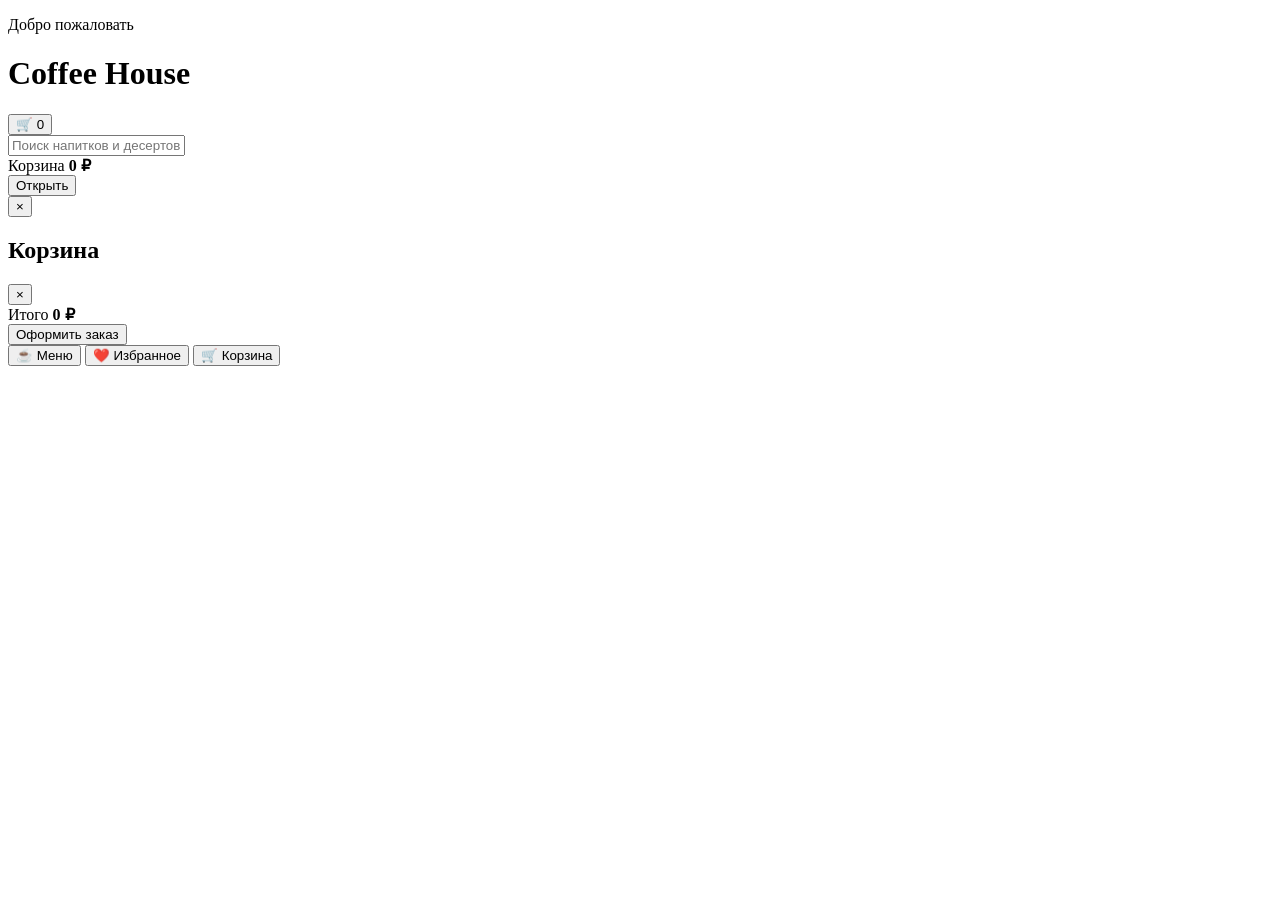
==== index.html @ f4b2aca5 "Add files via upload" ====
<!DOCTYPE html>
<html lang="ru">

<head>

    <meta charset="UTF-8">

    <meta
        name="viewport"
        content="width=device-width, initial-scale=1.0, maximum-scale=1.0"
    >

    <title>Coffee House</title>


    <!-- Fonts -->

    <link rel="preconnect" href="https://fonts.googleapis.com">
    <link rel="preconnect" href="https://fonts.gstatic.com" crossorigin>

    <link
        href="https://fonts.googleapis.com/css2?family=Inter:wght@300;400;500;600&family=Playfair+Display:wght@500;600;700&display=swap"
        rel="stylesheet"
    >


    <!-- Styles -->

    <link rel="stylesheet" href="css/style.css">


    <!-- Telegram SDK -->

    <script src="https://telegram.org/js/telegram-web-app.js"></script>


</head>


<body>


<div class="app">


    <!-- HEADER -->

    <header class="header">


        <div>

            <p class="subtitle">
                Добро пожаловать
            </p>


            <h1>
                Coffee House
            </h1>

        </div>



        <button
            class="cart-button"
            id="cartOpen"
        >

            🛒


            <span id="cartCount">
                0
            </span>


        </button>


    </header>



    <!-- SEARCH -->


    <div class="search-box">

        <input
            id="search"
            type="text"
            placeholder="Поиск напитков и десертов..."
        >

    </div>




    <!-- CATEGORY -->


    <div
        class="categories"
        id="categories"
    >

    </div>




    <!-- PRODUCTS -->


    <main
        class="products-grid"
        id="products"
    >

    </main>


</div>





<!-- FLOATING CART -->


<div
    class="floating-cart hidden"
    id="floatingCart"
>


    <div>


        <span>
            Корзина
        </span>


        <strong id="floatingTotal">
            0 ₽
        </strong>


    </div>



    <button id="openCartBottom">

        Открыть

    </button>


</div>






<!-- PRODUCT MODAL -->


<div
    class="modal"
    id="productModal"
>


    <div class="modal-window">


        <button
            class="modal-close"
            id="closeModal"
        >
            ×
        </button>



        <img
            id="modalImage"
            src=""
            alt=""
        >


        <h2 id="modalTitle">
        </h2>


        <p id="modalComposition">
        </p>


    </div>


</div>






<!-- CART SHEET -->


<div
    class="cart-sheet"
    id="cartSheet"
>


    <div class="cart-top">


        <h2>
            Корзина
        </h2>


        <button id="closeCart">
            ×
        </button>


    </div>




    <div
        id="cartItems"
        class="cart-items"
    >

    </div>





    <div class="cart-bottom">


        <div>

            <span>
                Итого
            </span>


            <strong id="cartTotal">
                0 ₽
            </strong>


        </div>



        <button
            class="checkout"
            id="checkout"
        >

            Оформить заказ

        </button>


    </div>



</div>





<div
    class="overlay"
    id="overlay"
>

</div>







<!-- BOTTOM MENU -->


<nav class="bottom-nav">


<button
    class="nav-button active"
    data-page="menu"
>

☕

<span>
Меню
</span>

</button>




<button
    class="nav-button"
    data-page="favorites"
>

❤️

<span>
Избранное
</span>

</button>





<button
    class="nav-button"
    data-page="cart"
>

🛒

<span>
Корзина
</span>

</button>



</nav>





<script
    type="module"
    src="js/app.js"
></script>


</body>

</html>
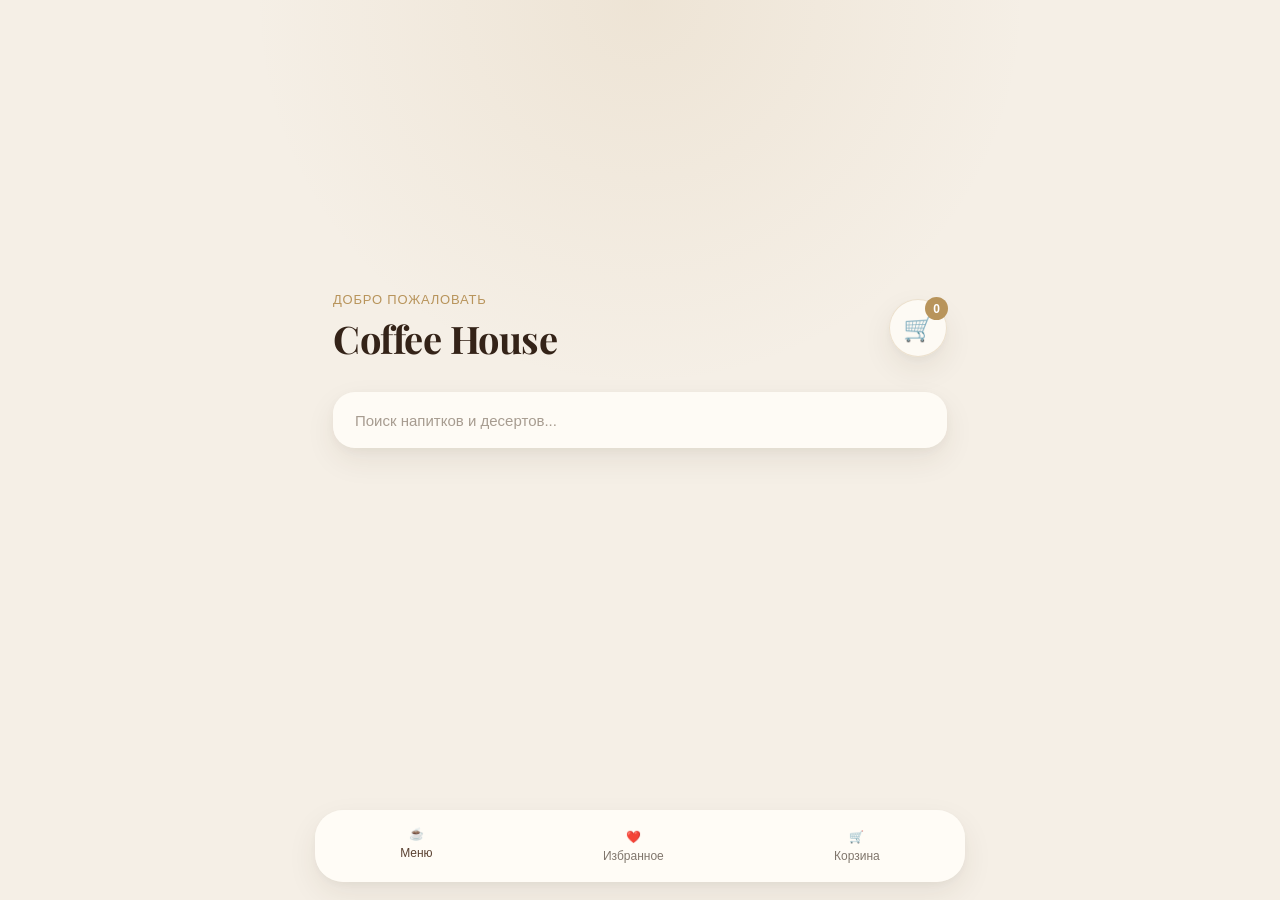
==== commit 48c5b93a: "Update index.html" ====
--- a/index.html
+++ b/index.html
@@ -26,7 +26,7 @@
 
     <!-- Styles -->
 
-    <link rel="stylesheet" href="css/style.css">
+    <link rel="stylesheet" href="style.css">
 
 
     <!-- Telegram SDK -->
@@ -373,4 +373,4 @@
 
 </body>
 
-</html>+</html>
--- a/style.css
+++ b/style.css
@@ -0,0 +1,3435 @@
+/* ==========================================================
+   COFFEE HOUSE MINI APP
+   style.css
+   Part 1/4 — Base + Header + Navigation
+========================================================== */
+
+
+/* =========================
+   VARIABLES
+========================= */
+
+:root {
+
+    --bg: #F5EFE6;
+
+    --surface: #FFFDF8;
+
+    --surface-soft: #FAF5ED;
+
+
+    --coffee: #5A4030;
+
+    --coffee-dark: #342318;
+
+
+    --gold: #B8945B;
+
+    --gold-light: #D9BD8A;
+
+
+    --text: #29231F;
+
+    --text-muted: #80766C;
+
+
+    --border: #E8DDCE;
+
+
+    --green: #617A52;
+
+
+    --shadow:
+
+        0 12px 30px rgba(67,45,25,.08),
+
+        0 3px 10px rgba(67,45,25,.04);
+
+
+
+    --radius-xl: 30px;
+
+    --radius-lg: 22px;
+
+    --radius-md: 16px;
+
+
+
+    --transition:
+
+        .35s cubic-bezier(.2,.8,.2,1);
+
+}
+
+
+
+/* =========================
+   RESET
+========================= */
+
+
+* {
+
+    margin:0;
+
+    padding:0;
+
+    box-sizing:border-box;
+
+
+    -webkit-tap-highlight-color:transparent;
+
+}
+
+
+html {
+
+    scroll-behavior:smooth;
+
+}
+
+
+
+body {
+
+
+    min-height:100vh;
+
+
+    background:
+
+        radial-gradient(
+
+            circle at top,
+
+            rgba(184,148,91,.12),
+
+            transparent 35%
+
+        ),
+
+        var(--bg);
+
+
+
+    color:var(--text);
+
+
+    font-family:
+
+        "Inter",
+
+        sans-serif;
+
+
+
+    overflow-x:hidden;
+
+}
+
+
+
+/* скрытие скролла */
+
+::-webkit-scrollbar {
+
+    width:0;
+
+}
+
+
+
+/* =========================
+   APP CONTAINER
+========================= */
+
+
+.app {
+
+
+    width:100%;
+
+
+    max-width:650px;
+
+
+    margin:auto;
+
+
+    padding:
+
+
+        24px
+
+        18px
+
+        130px;
+
+
+
+}
+
+
+
+/* =========================
+   HEADER
+========================= */
+
+
+.header {
+
+
+    display:flex;
+
+
+    align-items:center;
+
+
+    justify-content:space-between;
+
+
+    margin-bottom:28px;
+
+
+
+}
+
+
+
+.subtitle {
+
+
+    color:var(--gold);
+
+
+    font-size:13px;
+
+
+    font-weight:500;
+
+
+    letter-spacing:.8px;
+
+
+    text-transform:uppercase;
+
+
+
+    margin-bottom:6px;
+
+
+}
+
+
+
+
+.header h1 {
+
+
+    font-family:
+
+        "Playfair Display",
+
+        serif;
+
+
+    font-size:38px;
+
+
+    font-weight:700;
+
+
+    letter-spacing:-.5px;
+
+
+
+    color:var(--coffee-dark);
+
+
+
+}
+
+
+
+
+/* =========================
+   CART ICON BUTTON
+========================= */
+
+
+.cart-button {
+
+
+    position:relative;
+
+
+
+    width:58px;
+
+
+    height:58px;
+
+
+
+    border-radius:50%;
+
+
+    border:1px solid rgba(184,148,91,.25);
+
+
+
+    background:
+
+        rgba(255,253,248,.8);
+
+
+
+    backdrop-filter:blur(10px);
+
+
+
+    font-size:25px;
+
+
+
+    cursor:pointer;
+
+
+
+    box-shadow:var(--shadow);
+
+
+
+    transition:var(--transition);
+
+
+
+}
+
+
+
+.cart-button:hover {
+
+
+    transform:translateY(-4px);
+
+
+}
+
+
+
+.cart-button:active {
+
+
+    transform:scale(.94);
+
+
+}
+
+
+
+
+#cartCount {
+
+
+    position:absolute;
+
+
+
+    top:-3px;
+
+
+    right:-2px;
+
+
+
+    width:23px;
+
+
+    height:23px;
+
+
+
+    display:flex;
+
+
+    align-items:center;
+
+
+    justify-content:center;
+
+
+
+    border-radius:50%;
+
+
+
+    background:var(--gold);
+
+
+
+    color:white;
+
+
+
+    font-size:12px;
+
+
+    font-weight:700;
+
+
+}
+
+
+
+/* =========================
+   SEARCH
+========================= */
+
+
+.search-box {
+
+
+    margin-bottom:22px;
+
+
+}
+
+
+
+
+.search-box input {
+
+
+    width:100%;
+
+
+
+    height:56px;
+
+
+
+    border:none;
+
+
+    outline:none;
+
+
+
+    background:
+
+        rgba(255,253,248,.9);
+
+
+
+    border-radius:var(--radius-lg);
+
+
+
+    padding:
+
+        0 22px;
+
+
+
+    font-size:15px;
+
+
+
+    color:var(--text);
+
+
+
+    box-shadow:var(--shadow);
+
+
+
+    transition:var(--transition);
+
+
+
+}
+
+
+
+
+.search-box input::placeholder {
+
+
+    color:#A79C90;
+
+
+}
+
+
+
+.search-box input:focus {
+
+
+    transform:translateY(-2px);
+
+
+
+    box-shadow:
+
+        0 18px 40px rgba(67,45,25,.12);
+
+
+
+}
+
+
+
+/* =========================
+   CATEGORIES
+========================= */
+
+
+.categories {
+
+
+    display:flex;
+
+
+
+    gap:10px;
+
+
+
+    overflow-x:auto;
+
+
+
+    margin-bottom:28px;
+
+
+
+    padding-bottom:4px;
+
+
+
+}
+
+
+
+
+.category {
+
+
+    flex-shrink:0;
+
+
+
+    padding:
+
+        11px
+
+        22px;
+
+
+
+    border:none;
+
+
+
+    border-radius:50px;
+
+
+
+    background:
+
+        rgba(255,253,248,.9);
+
+
+
+    color:var(--coffee);
+
+
+
+    font-size:14px;
+
+
+
+    font-weight:500;
+
+
+
+    cursor:pointer;
+
+
+
+    box-shadow:
+
+        0 6px 20px rgba(67,45,25,.06);
+
+
+
+    transition:var(--transition);
+
+
+
+}
+
+
+
+
+.category:hover {
+
+
+    transform:translateY(-2px);
+
+
+}
+
+
+
+
+.category.active {
+
+
+    background:var(--coffee);
+
+
+    color:white;
+
+
+
+}
+
+
+
+
+
+/* =========================
+   PRODUCTS GRID
+========================= */
+
+
+.products-grid {
+
+
+    display:grid;
+
+
+
+    grid-template-columns:
+
+        repeat(2,1fr);
+
+
+
+    gap:16px;
+
+
+
+}
+
+
+
+@media(max-width:380px){
+
+
+    .products-grid {
+
+
+        gap:12px;
+
+
+    }
+
+
+}
+
+
+
+/* =========================
+   BASIC BUTTON RESET
+========================= */
+
+
+button {
+
+
+    font-family:inherit;
+
+
+}
+
+
+
+/* =========================
+   ANIMATION HELPERS
+========================= */
+
+
+.fade-in {
+
+
+    animation:
+
+        fadeIn .45s ease forwards;
+
+
+
+}
+
+
+
+@keyframes fadeIn {
+
+
+    from {
+
+
+        opacity:0;
+
+
+        transform:
+
+            translateY(20px);
+
+
+
+    }
+
+
+
+    to {
+
+
+        opacity:1;
+
+
+        transform:
+
+            translateY(0);
+
+
+
+    }
+
+
+}
+/* ==========================================================
+   PART 2/4
+   PRODUCT CARDS
+========================================================== */
+
+
+/* =========================
+   PRODUCT CARD
+========================= */
+
+
+.product-card {
+
+
+    position:relative;
+
+
+    background:
+
+        var(--surface);
+
+
+
+    border-radius:
+
+        var(--radius-xl);
+
+
+
+    overflow:hidden;
+
+
+
+    box-shadow:
+
+        var(--shadow);
+
+
+
+    border:
+
+        1px solid rgba(184,148,91,.12);
+
+
+
+    animation:
+
+        fadeIn .5s ease forwards;
+
+
+
+    transition:
+
+        var(--transition);
+
+
+
+}
+
+
+
+
+
+.product-card:hover {
+
+
+    transform:
+
+        translateY(-7px);
+
+
+
+    box-shadow:
+
+        0 20px 45px rgba(67,45,25,.14);
+
+
+
+}
+
+
+
+
+.product-card:active {
+
+
+    transform:
+
+        scale(.97);
+
+
+
+}
+
+
+
+
+
+/* =========================
+   IMAGE BLOCK
+========================= */
+
+
+.product-image {
+
+
+    position:relative;
+
+
+
+    width:100%;
+
+
+
+    aspect-ratio:
+
+        1 / 1;
+
+
+
+    overflow:hidden;
+
+
+
+    background:
+
+        #eee4d6;
+
+
+
+}
+
+
+
+
+
+.product-image img {
+
+
+    width:100%;
+
+
+    height:100%;
+
+
+
+    object-fit:cover;
+
+
+
+    transition:
+
+        .6s cubic-bezier(.2,.8,.2,1);
+
+
+
+}
+
+
+
+
+.product-card:hover .product-image img {
+
+
+    transform:
+
+        scale(1.08);
+
+
+
+}
+
+
+
+
+
+/* =========================
+   FAVORITE BUTTON
+========================= */
+
+
+.favorite-btn {
+
+
+    position:absolute;
+
+
+
+    top:12px;
+
+
+    right:12px;
+
+
+
+    width:38px;
+
+
+    height:38px;
+
+
+
+    border-radius:50%;
+
+
+
+    border:none;
+
+
+
+    background:
+
+        rgba(255,253,248,.85);
+
+
+
+    backdrop-filter:
+
+        blur(10px);
+
+
+
+    display:flex;
+
+
+
+    align-items:center;
+
+
+
+    justify-content:center;
+
+
+
+    font-size:19px;
+
+
+
+    cursor:pointer;
+
+
+
+    transition:
+
+        var(--transition);
+
+
+
+    z-index:2;
+
+
+
+}
+
+
+
+.favorite-btn:hover {
+
+
+    transform:
+
+        scale(1.12);
+
+
+
+}
+
+
+
+.favorite-btn.active {
+
+
+    animation:
+
+        heartBeat .35s ease;
+
+
+
+}
+
+
+
+
+.favorite-btn.active::first-letter {
+
+
+    color:#B94A48;
+
+
+}
+
+
+
+
+
+@keyframes heartBeat {
+
+
+    0% {
+
+
+        transform:scale(1);
+
+
+    }
+
+
+    50% {
+
+
+        transform:scale(1.3);
+
+
+    }
+
+
+    100% {
+
+
+        transform:scale(1);
+
+
+    }
+
+
+}
+
+
+
+/* =========================
+   RATING
+========================= */
+
+
+.product-rating {
+
+
+    position:absolute;
+
+
+
+    left:12px;
+
+
+    top:12px;
+
+
+
+    padding:
+
+        6px
+
+        10px;
+
+
+
+    border-radius:
+
+        50px;
+
+
+
+    background:
+
+        rgba(255,253,248,.85);
+
+
+
+    backdrop-filter:
+
+        blur(10px);
+
+
+
+    font-size:12px;
+
+
+
+    font-weight:600;
+
+
+
+    color:var(--coffee);
+
+
+
+}
+
+
+
+
+.product-rating span {
+
+
+    color:
+
+        var(--gold);
+
+
+
+}
+
+
+
+
+
+/* =========================
+   PRODUCT CONTENT
+========================= */
+
+
+.product-content {
+
+
+    padding:
+
+        15px;
+
+
+
+}
+
+
+
+
+
+.product-title {
+
+
+    font-family:
+
+        "Playfair Display",
+
+        serif;
+
+
+
+    font-size:
+
+        19px;
+
+
+
+    line-height:
+
+        1.2;
+
+
+
+    color:
+
+        var(--coffee-dark);
+
+
+
+    margin-bottom:
+
+        6px;
+
+
+
+}
+
+
+
+
+
+.product-description {
+
+
+    font-size:
+
+        12px;
+
+
+
+    color:
+
+        var(--text-muted);
+
+
+
+    line-height:
+
+        1.4;
+
+
+
+    min-height:
+
+        34px;
+
+
+
+    margin-bottom:
+
+        12px;
+
+
+
+}
+
+
+
+
+
+/* =========================
+   PRICE
+========================= */
+
+
+.product-price {
+
+
+    display:flex;
+
+
+
+    align-items:center;
+
+
+
+    justify-content:space-between;
+
+
+
+    margin-bottom:
+
+        12px;
+
+
+
+}
+
+
+
+.price {
+
+
+    font-size:
+
+        17px;
+
+
+
+    font-weight:
+
+        700;
+
+
+
+    color:
+
+        var(--coffee);
+
+
+
+}
+
+
+
+/* =========================
+   COMPOSITION BUTTON
+========================= */
+
+
+.composition-btn {
+
+
+    width:100%;
+
+
+
+    height:36px;
+
+
+
+    border-radius:
+
+        50px;
+
+
+
+    border:
+
+        1px solid var(--border);
+
+
+
+    background:
+
+        transparent;
+
+
+
+    color:
+
+        var(--coffee);
+
+
+
+    font-size:
+
+        13px;
+
+
+
+    cursor:pointer;
+
+
+
+    transition:
+
+        var(--transition);
+
+
+
+}
+
+
+
+
+.composition-btn:hover {
+
+
+    background:
+
+        var(--coffee);
+
+
+
+    color:
+
+        white;
+
+
+
+}
+
+
+
+
+
+/* =========================
+   QUANTITY CONTROL
+========================= */
+
+
+.quantity {
+
+
+    margin-top:
+
+        12px;
+
+
+
+    display:flex;
+
+
+
+    justify-content:center;
+
+
+
+    align-items:center;
+
+
+
+    gap:10px;
+
+
+
+}
+
+
+
+.quantity button {
+
+
+    width:34px;
+
+
+    height:34px;
+
+
+
+    border-radius:50%;
+
+
+
+    border:none;
+
+
+
+    background:
+
+        var(--coffee);
+
+
+
+    color:white;
+
+
+
+    font-size:18px;
+
+
+
+    cursor:pointer;
+
+
+
+    display:flex;
+
+
+
+    align-items:center;
+
+
+
+    justify-content:center;
+
+
+
+    transition:
+
+        var(--transition);
+
+
+
+}
+
+
+
+
+.quantity button:hover {
+
+
+    background:
+
+        var(--gold);
+
+
+
+    transform:
+
+        translateY(-2px);
+
+
+
+}
+
+
+
+
+.quantity button:active {
+
+
+    transform:
+
+        scale(.9);
+
+
+
+}
+
+
+
+
+.quantity span {
+
+
+    min-width:22px;
+
+
+
+    text-align:center;
+
+
+
+    font-weight:
+
+        600;
+
+
+
+}
+
+
+
+
+
+/* =========================
+   ADD BUTTON
+========================= */
+
+
+.add-button {
+
+
+    width:100%;
+
+
+
+    height:38px;
+
+
+
+    margin-top:
+
+        12px;
+
+
+
+    border:none;
+
+
+
+    border-radius:
+
+        50px;
+
+
+
+    background:
+
+        var(--coffee);
+
+
+
+    color:white;
+
+
+
+    font-size:13px;
+
+
+
+    font-weight:500;
+
+
+
+    cursor:pointer;
+
+
+
+    transition:
+
+        var(--transition);
+
+
+
+}
+
+
+
+
+.add-button:hover {
+
+
+    background:
+
+        var(--coffee-dark);
+
+
+
+    transform:
+
+        translateY(-2px);
+
+
+
+}
+
+
+
+
+.add-button:active {
+
+
+    transform:
+
+        scale(.96);
+
+
+
+}
+
+
+
+
+
+/* =========================
+   MOBILE OPTIMIZATION
+========================= */
+
+
+@media(max-width:420px){
+
+
+
+    .product-title {
+
+
+        font-size:17px;
+
+
+    }
+
+
+
+
+    .product-description {
+
+
+        font-size:11px;
+
+
+    }
+
+
+
+
+    .price {
+
+
+        font-size:15px;
+
+
+    }
+
+
+
+}
+/* ==========================================================
+   PART 3/4
+   CART + MODALS + BOTTOM NAV
+========================================================== */
+
+
+/* =========================
+   FLOATING CART
+========================= */
+
+
+.floating-cart {
+
+
+    position:fixed;
+
+
+
+    left:50%;
+
+
+
+    bottom:92px;
+
+
+
+    transform:
+
+        translateX(-50%)
+
+        translateY(120px);
+
+
+
+    width:
+
+        calc(100% - 36px);
+
+
+
+    max-width:
+
+        614px;
+
+
+
+    background:
+
+        rgba(255,253,248,.94);
+
+
+
+    backdrop-filter:
+
+        blur(18px);
+
+
+
+    border-radius:
+
+        24px;
+
+
+
+    padding:
+
+        14px 16px;
+
+
+
+    display:flex;
+
+
+
+    justify-content:space-between;
+
+
+
+    align-items:center;
+
+
+
+    box-shadow:
+
+        0 18px 50px rgba(45,30,18,.18);
+
+
+
+    border:
+
+        1px solid rgba(184,148,91,.18);
+
+
+
+    z-index:50;
+
+
+
+    transition:
+
+        var(--transition);
+
+
+
+}
+
+
+
+
+
+.floating-cart.show {
+
+
+    transform:
+
+        translateX(-50%)
+
+        translateY(0);
+
+
+
+}
+
+
+
+.floating-cart.hidden {
+
+
+    display:none;
+
+
+}
+
+
+
+
+
+.floating-cart div {
+
+
+    display:flex;
+
+
+
+    flex-direction:column;
+
+
+
+    gap:3px;
+
+
+
+}
+
+
+
+
+.floating-cart span {
+
+
+    color:
+
+        var(--text-muted);
+
+
+
+    font-size:
+
+        12px;
+
+
+
+}
+
+
+
+.floating-cart strong {
+
+
+    color:
+
+        var(--coffee);
+
+
+
+    font-size:
+
+        18px;
+
+
+
+}
+
+
+
+
+.floating-cart button {
+
+
+    border:none;
+
+
+
+    background:
+
+        var(--coffee);
+
+
+
+    color:white;
+
+
+
+    padding:
+
+        12px 22px;
+
+
+
+    border-radius:
+
+        50px;
+
+
+
+    cursor:pointer;
+
+
+
+    transition:
+
+        var(--transition);
+
+
+
+}
+
+
+
+.floating-cart button:hover {
+
+
+    background:
+
+        var(--gold);
+
+
+
+}
+
+
+
+/* =========================
+   OVERLAY
+========================= */
+
+
+.overlay {
+
+
+    position:fixed;
+
+
+
+    inset:0;
+
+
+
+    background:
+
+        rgba(30,20,12,.45);
+
+
+
+    backdrop-filter:
+
+        blur(4px);
+
+
+
+    opacity:0;
+
+
+
+    visibility:hidden;
+
+
+
+    transition:
+
+        var(--transition);
+
+
+
+    z-index:90;
+
+
+
+}
+
+
+
+.overlay.active {
+
+
+    opacity:1;
+
+
+
+    visibility:visible;
+
+
+
+}
+
+
+
+/* =========================
+   CART SHEET
+========================= */
+
+
+.cart-sheet {
+
+
+    position:fixed;
+
+
+
+    left:0;
+
+
+
+    bottom:0;
+
+
+
+    width:100%;
+
+
+
+    max-height:
+
+        85vh;
+
+
+
+    background:
+
+        var(--surface);
+
+
+
+    border-radius:
+
+        32px 32px 0 0;
+
+
+
+    transform:
+
+        translateY(100%);
+
+
+
+    transition:
+
+        .4s cubic-bezier(.2,.8,.2,1);
+
+
+
+    z-index:100;
+
+
+
+    padding:
+
+        20px;
+
+
+
+    display:flex;
+
+
+
+    flex-direction:column;
+
+
+
+}
+
+
+
+
+
+.cart-sheet.open {
+
+
+    transform:
+
+        translateY(0);
+
+
+
+}
+
+
+
+
+
+/* верхняя часть корзины */
+
+
+.cart-top {
+
+
+    display:flex;
+
+
+
+    justify-content:space-between;
+
+
+
+    align-items:center;
+
+
+
+    margin-bottom:
+
+        20px;
+
+
+
+}
+
+
+
+
+.cart-top h2 {
+
+
+    font-family:
+
+        "Playfair Display",
+
+        serif;
+
+
+
+    font-size:
+
+        28px;
+
+
+
+    color:
+
+        var(--coffee-dark);
+
+
+
+}
+
+
+
+
+.cart-top button {
+
+
+    width:38px;
+
+
+    height:38px;
+
+
+
+    border-radius:50%;
+
+
+
+    border:none;
+
+
+
+    background:
+
+        var(--bg);
+
+
+
+    font-size:24px;
+
+
+
+    cursor:pointer;
+
+
+
+}
+
+
+
+
+
+/* товары в корзине */
+
+
+.cart-items {
+
+
+    overflow-y:auto;
+
+
+
+    flex:1;
+
+
+
+}
+
+
+
+
+
+.cart-item {
+
+
+    display:flex;
+
+
+
+    justify-content:space-between;
+
+
+
+    align-items:center;
+
+
+
+    padding:
+
+        14px 0;
+
+
+
+    border-bottom:
+
+        1px solid var(--border);
+
+
+
+}
+
+
+
+
+
+.cart-item-info {
+
+
+    display:flex;
+
+
+
+    flex-direction:column;
+
+
+
+    gap:4px;
+
+
+
+}
+
+
+
+.cart-item-name {
+
+
+    font-weight:600;
+
+
+
+}
+
+
+
+.cart-item-price {
+
+
+    color:
+
+        var(--gold);
+
+
+
+    font-size:14px;
+
+
+
+}
+
+
+
+/* нижняя часть */
+
+
+.cart-bottom {
+
+
+    padding-top:
+
+        18px;
+
+
+
+}
+
+
+
+.cart-bottom > div {
+
+
+    display:flex;
+
+
+
+    justify-content:space-between;
+
+
+
+    align-items:center;
+
+
+
+    margin-bottom:
+
+        15px;
+
+
+
+}
+
+
+
+.cart-bottom span {
+
+
+    color:
+
+        var(--text-muted);
+
+
+
+}
+
+
+
+.cart-bottom strong {
+
+
+    font-size:
+
+        22px;
+
+
+
+    color:
+
+        var(--coffee);
+
+
+
+}
+
+
+
+.checkout {
+
+
+    width:100%;
+
+
+
+    height:54px;
+
+
+
+    border:none;
+
+
+
+    border-radius:
+
+        50px;
+
+
+
+    background:
+
+        var(--coffee);
+
+
+
+    color:white;
+
+
+
+    font-size:16px;
+
+
+
+    font-weight:600;
+
+
+
+    cursor:pointer;
+
+
+
+    transition:
+
+        var(--transition);
+
+
+
+}
+
+
+
+
+.checkout:hover {
+
+
+    background:
+
+        var(--gold);
+
+
+
+}
+
+
+
+
+/* =========================
+   PRODUCT MODAL
+========================= */
+
+
+.modal {
+
+
+    position:fixed;
+
+
+
+    inset:0;
+
+
+
+    display:flex;
+
+
+
+    justify-content:center;
+
+
+
+    align-items:center;
+
+
+
+    opacity:0;
+
+
+
+    visibility:hidden;
+
+
+
+    z-index:110;
+
+
+
+    transition:
+
+        var(--transition);
+
+
+
+}
+
+
+
+.modal.active {
+
+
+    opacity:1;
+
+
+
+    visibility:visible;
+
+
+
+}
+
+
+
+
+
+.modal-window {
+
+
+    width:
+
+        calc(100% - 40px);
+
+
+
+    max-width:
+
+        420px;
+
+
+
+    background:
+
+        var(--surface);
+
+
+
+    border-radius:
+
+        32px;
+
+
+
+    padding:
+
+        20px;
+
+
+
+    transform:
+
+        scale(.9);
+
+
+
+    transition:
+
+        var(--transition);
+
+
+
+    box-shadow:
+
+        0 30px 80px rgba(0,0,0,.25);
+
+
+
+}
+
+
+
+.modal.active .modal-window {
+
+
+    transform:
+
+        scale(1);
+
+
+
+}
+
+
+
+
+
+.modal-window img {
+
+
+    width:100%;
+
+
+
+    height:250px;
+
+
+
+    object-fit:cover;
+
+
+
+    border-radius:
+
+        24px;
+
+
+
+    margin-bottom:
+
+        18px;
+
+
+
+}
+
+
+
+
+.modal-window h2 {
+
+
+    font-family:
+
+        "Playfair Display",
+
+        serif;
+
+
+
+    font-size:
+
+        28px;
+
+
+
+    margin-bottom:
+
+        12px;
+
+
+
+}
+
+
+
+
+.modal-window p {
+
+
+    color:
+
+        var(--text-muted);
+
+
+
+    line-height:
+
+        1.6;
+
+
+
+}
+
+
+
+
+
+.modal-close {
+
+
+    position:absolute;
+
+
+
+    right:28px;
+
+
+
+    top:28px;
+
+
+
+    width:40px;
+
+
+    height:40px;
+
+
+
+    border:none;
+
+
+
+    border-radius:50%;
+
+
+
+    background:white;
+
+
+
+    font-size:24px;
+
+
+
+    cursor:pointer;
+
+
+
+}
+
+
+
+
+
+/* =========================
+   BOTTOM NAVIGATION
+========================= */
+
+
+.bottom-nav {
+
+
+    position:fixed;
+
+
+
+    bottom:18px;
+
+
+
+    left:50%;
+
+
+
+    transform:
+
+        translateX(-50%);
+
+
+
+    width:
+
+        calc(100% - 36px);
+
+
+
+    max-width:
+
+        614px;
+
+
+
+    height:72px;
+
+
+
+    background:
+
+        rgba(255,253,248,.92);
+
+
+
+    backdrop-filter:
+
+        blur(20px);
+
+
+
+    border-radius:
+
+        28px;
+
+
+
+    display:flex;
+
+
+
+    justify-content:space-around;
+
+
+
+    align-items:center;
+
+
+
+    box-shadow:
+
+        var(--shadow);
+
+
+
+    z-index:60;
+
+
+
+}
+
+
+
+
+
+.nav-button {
+
+
+    border:none;
+
+
+
+    background:none;
+
+
+
+    display:flex;
+
+
+
+    flex-direction:column;
+
+
+
+    gap:5px;
+
+
+
+    align-items:center;
+
+
+
+    color:
+
+        var(--text-muted);
+
+
+
+    font-size:12px;
+
+
+
+    cursor:pointer;
+
+
+
+    transition:
+
+        var(--transition);
+
+
+
+}
+
+
+
+
+.nav-button.active {
+
+
+    color:
+
+        var(--coffee);
+
+
+
+    transform:
+
+        translateY(-3px);
+
+
+
+}
+
+
+
+
+.nav-button:hover {
+
+
+    color:
+
+        var(--gold);
+
+
+
+}
+/* ==========================================================
+   PART 4/4
+   FINAL POLISH + ANIMATIONS + RESPONSIVE
+========================================================== */
+
+
+/* =========================
+   PRODUCT APPEAR ANIMATION
+========================= */
+
+
+.product-card {
+
+
+    opacity:0;
+
+
+    animation:
+
+        cardAppear .55s ease forwards;
+
+
+
+}
+
+
+
+.product-card:nth-child(1){
+
+    animation-delay:.05s;
+
+}
+
+.product-card:nth-child(2){
+
+    animation-delay:.1s;
+
+}
+
+.product-card:nth-child(3){
+
+    animation-delay:.15s;
+
+}
+
+.product-card:nth-child(4){
+
+    animation-delay:.2s;
+
+}
+
+.product-card:nth-child(5){
+
+    animation-delay:.25s;
+
+}
+
+
+
+@keyframes cardAppear {
+
+
+    from {
+
+
+        opacity:0;
+
+
+        transform:
+
+            translateY(35px)
+
+            scale(.96);
+
+
+
+    }
+
+
+
+    to {
+
+
+        opacity:1;
+
+
+        transform:
+
+            translateY(0)
+
+            scale(1);
+
+
+
+    }
+
+
+}
+
+
+
+
+/* =========================
+   BUTTON PRESS EFFECT
+========================= */
+
+
+button:active {
+
+
+    transition:.05s;
+
+
+}
+
+
+
+/* =========================
+   FAVORITE POP
+========================= */
+
+
+.favorite-btn.active {
+
+
+    background:
+
+        rgba(184,148,91,.15);
+
+
+
+}
+
+
+
+
+.favorite-btn.active {
+
+
+    animation:
+
+        favoritePop .35s ease;
+
+
+
+}
+
+
+
+@keyframes favoritePop {
+
+
+    0% {
+
+
+        transform:scale(1);
+
+
+    }
+
+
+    40% {
+
+
+        transform:scale(1.35);
+
+
+    }
+
+
+    100% {
+
+
+        transform:scale(1);
+
+
+    }
+
+
+
+}
+
+
+
+/* =========================
+   QUANTITY CHANGE EFFECT
+========================= */
+
+
+.quantity span {
+
+
+    animation:
+
+        numberChange .2s ease;
+
+
+
+}
+
+
+
+@keyframes numberChange {
+
+
+    from {
+
+
+        transform:
+
+            scale(.7);
+
+
+
+    }
+
+
+
+    to {
+
+
+        transform:
+
+            scale(1);
+
+
+
+    }
+
+
+}
+
+
+
+
+
+/* =========================
+   EMPTY STATES
+========================= */
+
+
+.empty {
+
+
+    width:100%;
+
+
+
+    padding:50px 20px;
+
+
+
+    text-align:center;
+
+
+
+    color:
+
+        var(--text-muted);
+
+
+
+}
+
+
+
+
+.empty h3 {
+
+
+    font-family:
+
+        "Playfair Display",
+
+        serif;
+
+
+
+    color:
+
+        var(--coffee);
+
+
+
+    font-size:
+
+        24px;
+
+
+
+    margin-bottom:
+
+        8px;
+
+
+
+}
+
+
+
+
+.empty p {
+
+
+    font-size:
+
+        14px;
+
+
+
+}
+
+
+
+/* =========================
+   LOADING SKELETON
+========================= */
+
+
+.skeleton {
+
+
+    background:
+
+        linear-gradient(
+
+            90deg,
+
+            #eee4d6 25%,
+
+            #f7efe4 50%,
+
+            #eee4d6 75%
+
+        );
+
+
+
+    background-size:
+
+        200% 100%;
+
+
+
+    animation:
+
+        loading 1.5s infinite;
+
+
+
+}
+
+
+
+@keyframes loading {
+
+
+    from {
+
+
+        background-position:
+
+            200% 0;
+
+
+
+    }
+
+
+
+    to {
+
+
+        background-position:
+
+            -200% 0;
+
+
+
+    }
+
+
+}
+
+
+
+
+
+/* =========================
+   TELEGRAM SAFE AREA
+========================= */
+
+
+@supports(padding:max(0px)){
+
+
+    .bottom-nav {
+
+
+        bottom:
+
+            max(
+
+                18px,
+
+                env(safe-area-inset-bottom)
+
+            );
+
+
+
+    }
+
+
+
+
+    .app {
+
+
+        padding-bottom:
+
+            max(
+
+                130px,
+
+                calc(130px + env(safe-area-inset-bottom))
+
+            );
+
+
+
+    }
+
+
+
+}
+
+
+
+
+
+/* =========================
+   SMALL PHONES
+========================= */
+
+
+@media(max-width:360px){
+
+
+    .app {
+
+
+        padding-left:
+
+            14px;
+
+
+        padding-right:
+
+            14px;
+
+
+
+    }
+
+
+
+    .header h1 {
+
+
+        font-size:
+
+            32px;
+
+
+
+    }
+
+
+
+
+    .product-content {
+
+
+        padding:
+
+            12px;
+
+
+
+    }
+
+
+
+    .product-title {
+
+
+        font-size:
+
+            16px;
+
+
+
+    }
+
+
+
+    .quantity button {
+
+
+        width:
+
+            30px;
+
+
+
+        height:
+
+            30px;
+
+
+
+    }
+
+
+
+}
+
+
+
+
+/* =========================
+   LARGE SCREENS
+========================= */
+
+
+@media(min-width:700px){
+
+
+    body {
+
+
+        display:flex;
+
+
+        justify-content:center;
+
+
+
+    }
+
+
+
+    .bottom-nav {
+
+
+        max-width:
+
+            650px;
+
+
+
+    }
+
+
+
+}
+
+
+
+/* =========================
+   REDUCED MOTION
+========================= */
+
+
+@media(prefers-reduced-motion:reduce){
+
+
+    *,
+    *::before,
+    *::after {
+
+
+        animation-duration:
+
+            .01ms!important;
+
+
+
+        animation-iteration-count:
+
+            1!important;
+
+
+
+        transition-duration:
+
+            .01ms!important;
+
+
+
+    }
+
+
+
+}
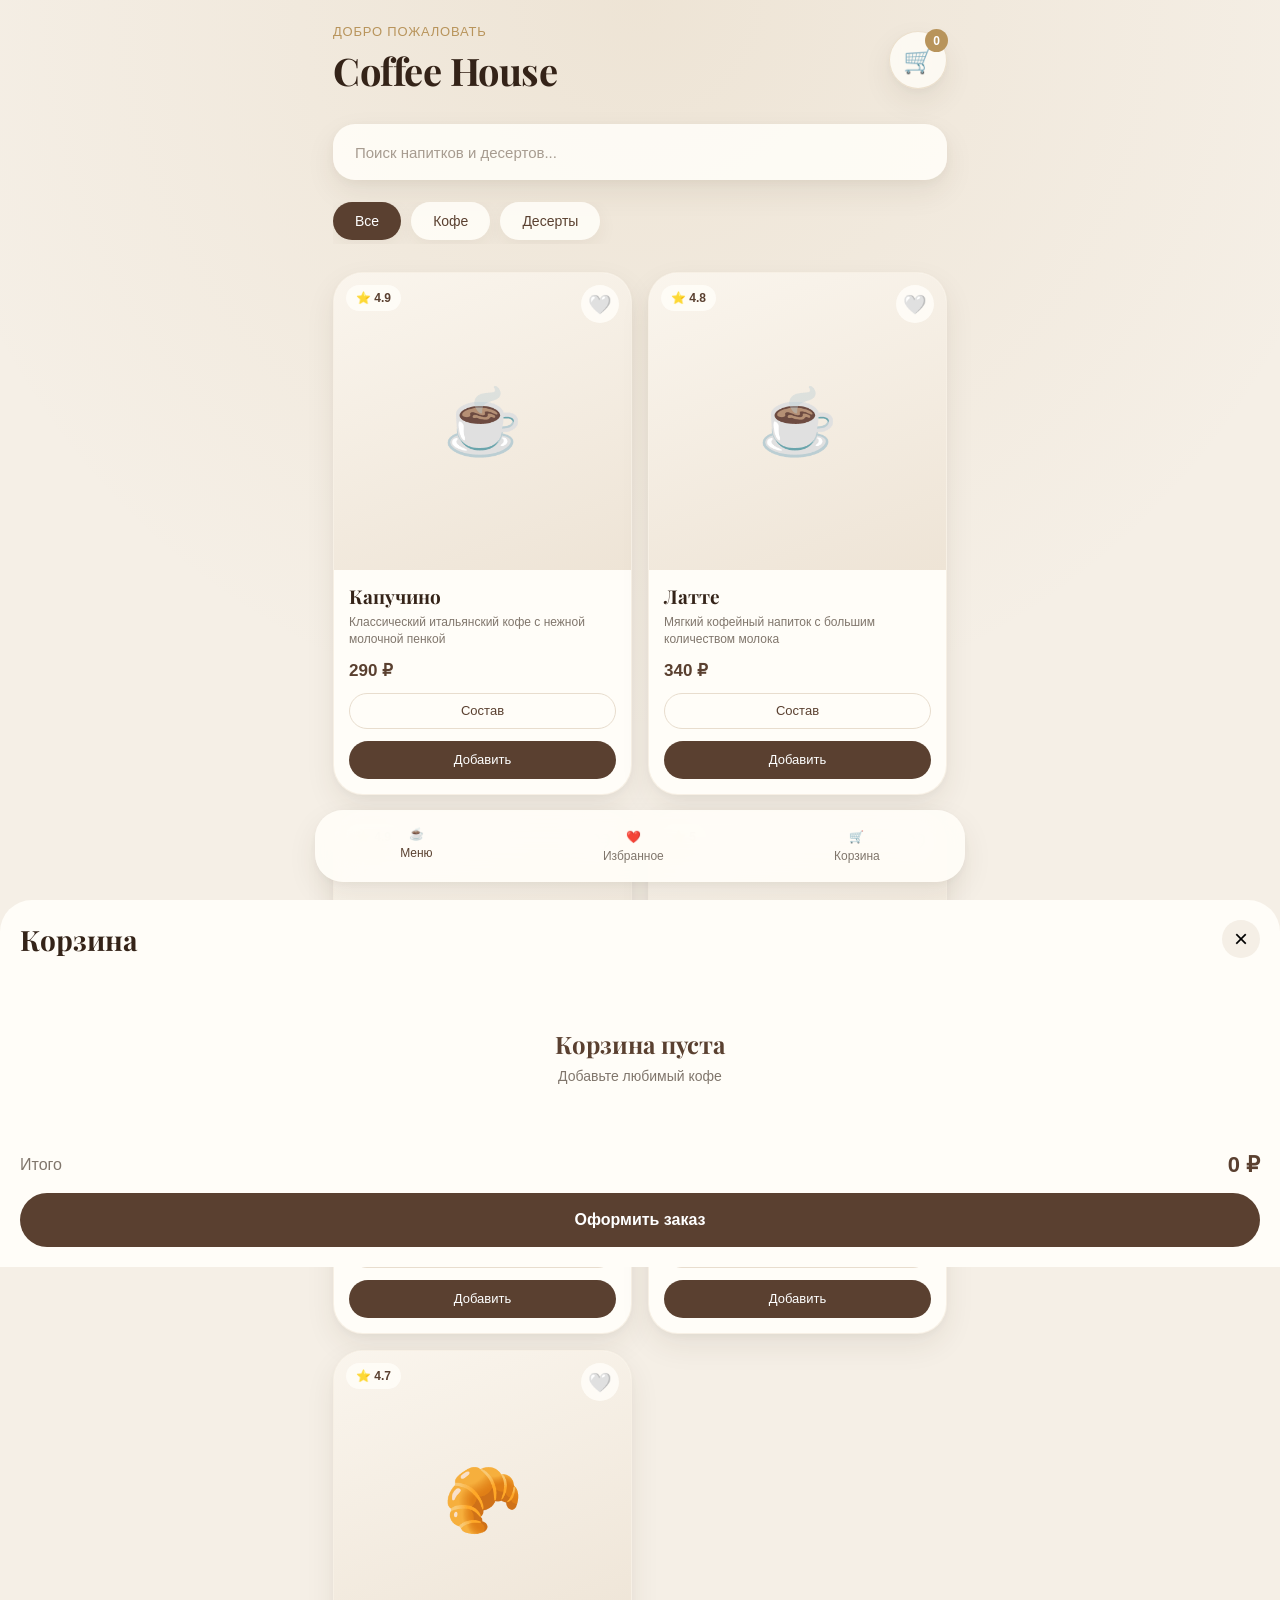
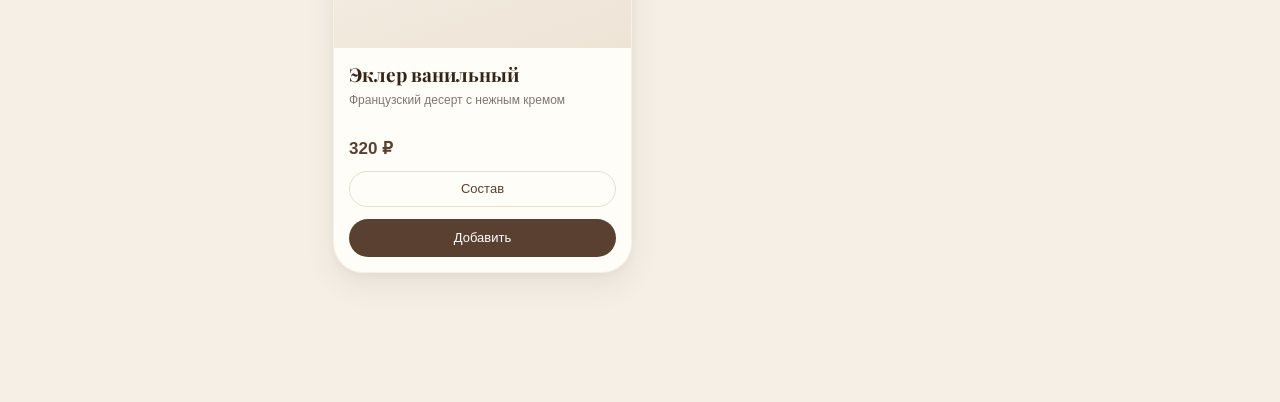
==== commit fe8cf792: "Add files via upload" ====
--- a/index.html
+++ b/index.html
@@ -190,11 +190,10 @@
 
 
 
-        <img
+        <div
             id="modalImage"
-            src=""
-            alt=""
-        >
+            class="modal-emoji"
+        ></div>
 
 
         <h2 id="modalTitle">
@@ -367,10 +366,10 @@
 
 <script
     type="module"
-    src="js/app.js"
+    src="app.js"
 ></script>
 
 
 </body>
 
-</html>
+</html>
--- a/style.css
+++ b/style.css
@@ -871,6 +871,44 @@
 
 
 
+.product-emoji {
+
+    width:100%;
+    height:100%;
+
+    display:flex;
+    align-items:center;
+    justify-content:center;
+
+    font-size:64px;
+    line-height:1;
+
+    background:
+        linear-gradient(
+            160deg,
+            var(--surface-soft),
+            #eee4d6
+        );
+
+    transition:
+        .6s cubic-bezier(.2,.8,.2,1);
+
+}
+
+
+.product-card:hover .product-emoji {
+
+
+    transform:
+
+        scale(1.08);
+
+
+}
+
+
+
+
 .product-card:hover .product-image img {
 
 
@@ -2559,6 +2597,35 @@
 
 
 
+.modal-emoji {
+
+    width:100%;
+    height:250px;
+
+    display:flex;
+    align-items:center;
+    justify-content:center;
+
+    font-size:96px;
+    line-height:1;
+
+    border-radius:
+        24px;
+
+    margin-bottom:
+        18px;
+
+    background:
+        linear-gradient(
+            160deg,
+            var(--surface-soft),
+            #eee4d6
+        );
+
+}
+
+
+
 
 .modal-window h2 {
 
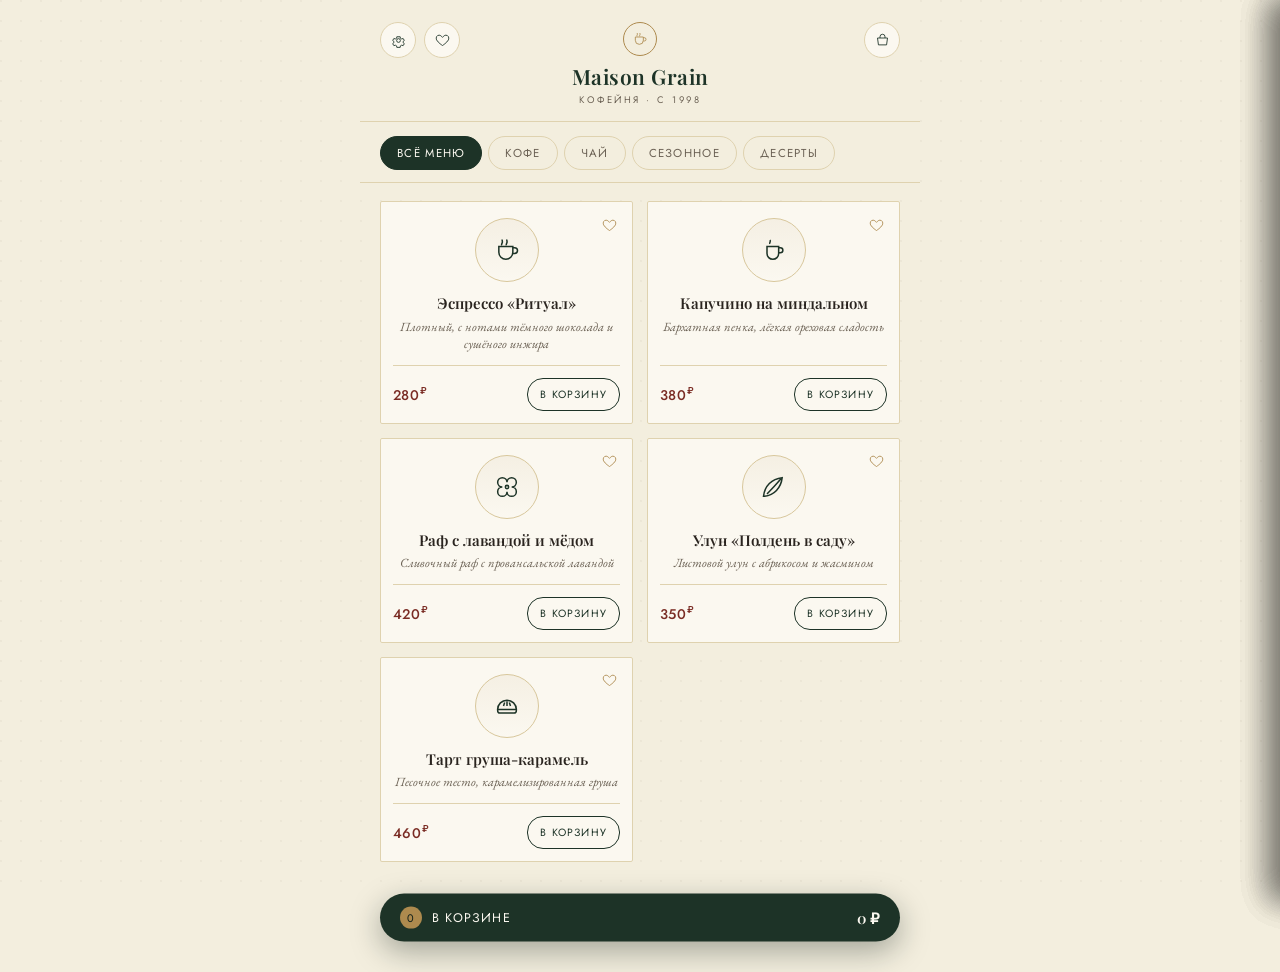
==== commit 0ddf0ca5: "Rename coffee-app.html to index.html" ====
--- a/index.html
+++ b/index.html
@@ -1,375 +1,1154 @@
 <!DOCTYPE html>
 <html lang="ru">
-
 <head>
-
-    <meta charset="UTF-8">
-
-    <meta
-        name="viewport"
-        content="width=device-width, initial-scale=1.0, maximum-scale=1.0"
-    >
-
-    <title>Coffee House</title>
-
-
-    <!-- Fonts -->
-
-    <link rel="preconnect" href="https://fonts.googleapis.com">
-    <link rel="preconnect" href="https://fonts.gstatic.com" crossorigin>
-
-    <link
-        href="https://fonts.googleapis.com/css2?family=Inter:wght@300;400;500;600&family=Playfair+Display:wght@500;600;700&display=swap"
-        rel="stylesheet"
-    >
-
-
-    <!-- Styles -->
-
-    <link rel="stylesheet" href="style.css">
-
-
-    <!-- Telegram SDK -->
-
-    <script src="https://telegram.org/js/telegram-web-app.js"></script>
-
-
+<meta charset="UTF-8">
+<meta name="viewport" content="width=device-width, initial-scale=1.0, maximum-scale=1.0, user-scalable=no">
+<title>Maison Grain — кофейня</title>
+<link rel="preconnect" href="https://fonts.googleapis.com">
+<link href="https://fonts.googleapis.com/css2?family=Playfair+Display:ital,wght@0,500;0,600;0,700;1,500&family=EB+Garamond:ital,wght@0,400;0,500;1,400&family=Jost:wght@400;500;600&display=swap" rel="stylesheet">
+<style>
+  :root, [data-theme="light"]{
+    --cream:#F3EEDE;
+    --paper:#FBF8F0;
+    --forest:#1D3327;
+    --forest-deep:#12201A;
+    --oxblood:#7A2C24;
+    --brass:#AD8A4E;
+    --brass-soft:#D8C79C;
+    --ink:#2A241F;
+    --ink-soft:#6B6154;
+    --line:#DFD2AF;
+    --shadow:rgba(18,32,26,0.35);
+  }
+  [data-theme="dark"]{
+    --cream:#151F19;
+    --paper:#1E2A23;
+    --forest:#AFC79E;
+    --forest-deep:#8AAE79;
+    --oxblood:#C97361;
+    --brass:#C7A75C;
+    --brass-soft:#4E4530;
+    --ink:#EDE6D6;
+    --ink-soft:#9C917C;
+    --line:#33402F;
+    --shadow:rgba(0,0,0,0.5);
+  }
+
+  *{box-sizing:border-box; -webkit-tap-highlight-color:transparent;}
+  html,body{margin:0; padding:0;}
+  body{
+    background:var(--cream);
+    color:var(--ink);
+    font-family:'EB Garamond', serif;
+    min-height:100vh;
+    -webkit-font-smoothing:antialiased;
+    transition:background .3s ease, color .3s ease;
+  }
+  body::before{
+    content:"";
+    position:fixed; inset:0;
+    background-image:
+      radial-gradient(circle at 1px 1px, rgba(128,115,90,0.05) 1px, transparent 0);
+    background-size:20px 20px;
+    pointer-events:none;
+    z-index:0;
+  }
+
+  .app{position:relative; z-index:1; max-width:560px; margin:0 auto; padding-bottom:110px;}
+
+  /* ---------- Header ---------- */
+  .topbar{
+    position:sticky; top:0; z-index:30;
+    background:var(--cream);
+    padding:22px 20px 14px;
+    border-bottom:1px solid var(--line);
+    transition:background .3s ease, border-color .3s ease;
+  }
+  .topbar-row{display:grid; grid-template-columns:1fr auto 1fr; align-items:start; gap:6px;}
+  .side-icons{display:flex; gap:8px;}
+  .side-icons.left{justify-self:start;}
+  .side-icons.right{justify-self:end;}
+
+  .brand{text-align:center;}
+  .brand .crest{
+    width:34px; height:34px; margin:0 auto 6px;
+    border:1px solid var(--brass);
+    border-radius:50%;
+    display:flex; align-items:center; justify-content:center;
+    color:var(--brass);
+  }
+  .brand .crest svg{width:16px; height:16px;}
+  .brand h1{
+    margin:0;
+    font-family:'Playfair Display', serif;
+    font-weight:600;
+    font-size:21px;
+    letter-spacing:0.5px;
+    color:var(--forest);
+  }
+  .brand p{
+    margin:3px 0 0;
+    font-family:'Jost', sans-serif;
+    font-size:9.5px;
+    letter-spacing:2.5px;
+    text-transform:uppercase;
+    color:var(--ink-soft);
+  }
+  .icon-btn{
+    position:relative;
+    width:36px; height:36px;
+    border:1px solid var(--line);
+    background:var(--paper);
+    border-radius:50%;
+    display:flex; align-items:center; justify-content:center;
+    cursor:pointer;
+    color:var(--forest);
+    flex-shrink:0;
+    transition:border-color .2s ease, transform .15s ease, background .3s ease;
+  }
+  .icon-btn:active{transform:scale(0.93);}
+  .icon-btn:hover{border-color:var(--brass);}
+  .icon-btn svg{width:15px; height:15px;}
+  .badge{
+    position:absolute; top:-5px; right:-5px;
+    min-width:16px; height:16px; padding:0 3px;
+    background:var(--oxblood);
+    color:var(--paper);
+    border-radius:50%;
+    font-family:'Jost', sans-serif;
+    font-size:10px;
+    display:flex; align-items:center; justify-content:center;
+    border:1.5px solid var(--cream);
+  }
+
+  /* ---------- Categories ---------- */
+  .categories{
+    position:sticky; top:79px; z-index:29;
+    background:var(--cream);
+    display:flex; gap:6px;
+    padding:14px 20px 12px;
+    overflow-x:auto;
+    scrollbar-width:none;
+    border-bottom:1px solid var(--line);
+    transition:background .3s ease, border-color .3s ease;
+  }
+  .categories::-webkit-scrollbar{display:none;}
+  .chip{
+    flex-shrink:0;
+    font-family:'Jost', sans-serif;
+    font-size:11.5px;
+    letter-spacing:1.3px;
+    text-transform:uppercase;
+    color:var(--ink-soft);
+    background:transparent;
+    border:1px solid var(--line);
+    padding:8px 16px;
+    border-radius:20px;
+    cursor:pointer;
+    transition:all .2s ease;
+    white-space:nowrap;
+  }
+  .chip.active{
+    color:var(--paper);
+    background:var(--forest);
+    border-color:var(--forest);
+  }
+
+  /* ---------- Admin bar ---------- */
+  .admin-bar{
+    display:none;
+    gap:8px;
+    padding:0 20px 14px;
+    overflow-x:auto;
+    scrollbar-width:none;
+  }
+  .admin-bar::-webkit-scrollbar{display:none;}
+  .admin-bar.show{display:flex;}
+  .admin-chip{
+    font-family:'Jost', sans-serif;
+    font-size:11px; letter-spacing:1px; text-transform:uppercase;
+    border:1px dashed var(--oxblood);
+    color:var(--oxblood);
+    background:transparent;
+    padding:8px 14px;
+    border-radius:16px;
+    cursor:pointer;
+    white-space:nowrap;
+    display:flex; align-items:center; gap:6px;
+  }
+  .admin-chip svg{width:12px; height:12px;}
+
+  /* ---------- Grid ---------- */
+  .grid{
+    padding:18px 20px 0;
+    display:grid;
+    grid-template-columns:1fr 1fr;
+    gap:14px;
+  }
+  @media (max-width:380px){
+    .grid{grid-template-columns:1fr;}
+  }
+
+  .card{
+    background:var(--paper);
+    border:1px solid var(--line);
+    border-radius:2px;
+    padding:14px 12px 12px;
+    position:relative;
+    display:flex; flex-direction:column;
+    animation:rise .4s ease both;
+    transition:background .3s ease, border-color .3s ease;
+  }
+  @keyframes rise{from{opacity:0; transform:translateY(6px);} to{opacity:1; transform:translateY(0);}}
+
+  .fav-toggle{
+    position:absolute; top:10px; right:10px;
+    width:26px; height:26px;
+    display:flex; align-items:center; justify-content:center;
+    cursor:pointer;
+    color:var(--brass);
+    z-index:2;
+  }
+  .fav-toggle svg{width:15px; height:15px; transition:transform .18s ease;}
+  .fav-toggle.active svg{transform:scale(1.12);}
+
+  .admin-actions{
+    position:absolute; top:10px; left:10px;
+    display:flex; gap:5px;
+    z-index:2;
+  }
+  .admin-actions button{
+    width:23px; height:23px;
+    border-radius:50%;
+    border:1px solid var(--line);
+    background:var(--paper);
+    display:flex; align-items:center; justify-content:center;
+    cursor:pointer;
+    color:var(--ink-soft);
+  }
+  .admin-actions button svg{width:11px; height:11px;}
+  .admin-actions button.danger:hover{color:var(--oxblood); border-color:var(--oxblood);}
+
+  .emblem{
+    width:64px; height:64px;
+    margin:2px auto 12px;
+    border:1px solid var(--brass-soft);
+    border-radius:50%;
+    display:flex; align-items:center; justify-content:center;
+    background:linear-gradient(180deg, rgba(173,138,78,0.08), transparent);
+  }
+  .emblem svg{width:28px; height:28px; color:var(--forest); stroke:var(--forest);}
+
+  .card h3{
+    font-family:'Playfair Display', serif;
+    font-weight:600;
+    font-size:15px;
+    line-height:1.3;
+    margin:0 0 4px;
+    text-align:center;
+    color:var(--ink);
+  }
+  .card .desc{
+    font-family:'EB Garamond', serif;
+    font-style:italic;
+    font-size:12.5px;
+    line-height:1.4;
+    color:var(--ink-soft);
+    text-align:center;
+    margin:0 0 12px;
+    flex:1;
+  }
+
+  .hr{
+    border:none; border-top:1px solid var(--line);
+    margin:0 0 12px;
+  }
+
+  .card-footer{
+    display:flex; align-items:center; justify-content:space-between;
+    gap:8px;
+  }
+  .price{
+    font-family:'Jost', sans-serif;
+    font-size:14px;
+    font-weight:500;
+    color:var(--oxblood);
+    letter-spacing:0.3px;
+  }
+  .price sup{font-size:10px; margin-left:1px;}
+
+  .add-btn{
+    font-family:'Jost', sans-serif;
+    font-size:10.5px;
+    letter-spacing:1.2px;
+    text-transform:uppercase;
+    color:var(--forest);
+    background:transparent;
+    border:1px solid var(--forest);
+    padding:8px 12px;
+    border-radius:16px;
+    cursor:pointer;
+    transition:background .2s ease, color .2s ease;
+  }
+  .add-btn:active{background:var(--forest); color:var(--paper);}
+
+  .stepper{
+    display:flex; align-items:center;
+    border:1px solid var(--forest);
+    border-radius:16px;
+    overflow:hidden;
+  }
+  .stepper button{
+    width:26px; height:26px;
+    border:none; background:var(--forest); color:var(--paper);
+    font-family:'Jost', sans-serif;
+    font-size:14px;
+    display:flex; align-items:center; justify-content:center;
+    cursor:pointer;
+    line-height:1;
+  }
+  .stepper button:active{background:var(--forest-deep);}
+  .stepper .qty{
+    min-width:22px;
+    text-align:center;
+    font-family:'Jost', sans-serif;
+    font-size:12.5px;
+    color:var(--forest);
+  }
+
+  /* ---------- Cart bar ---------- */
+  .cartbar{
+    position:fixed; left:0; right:0; bottom:16px;
+    z-index:35;
+    display:flex; justify-content:center;
+    padding:0 20px;
+    pointer-events:none;
+  }
+  .cartbar-inner{
+    pointer-events:auto;
+    max-width:520px; width:100%;
+    background:var(--forest);
+    color:var(--paper);
+    border-radius:28px;
+    padding:13px 20px;
+    display:flex; align-items:center; justify-content:space-between;
+    cursor:pointer;
+    box-shadow:0 10px 30px var(--shadow);
+    transform:translateY(120%);
+    transition:transform .35s cubic-bezier(.2,.8,.3,1), background .3s ease;
+  }
+  .cartbar-inner.show{transform:translateY(0);}
+  .cartbar-inner .left{
+    display:flex; align-items:center; gap:10px;
+    font-family:'Jost', sans-serif;
+    font-size:12.5px; letter-spacing:1.2px; text-transform:uppercase;
+  }
+  .cartbar-inner .count{
+    background:var(--brass);
+    color:var(--forest-deep);
+    width:22px; height:22px;
+    border-radius:50%;
+    display:flex; align-items:center; justify-content:center;
+    font-size:11px;
+  }
+  .cartbar-inner .sum{
+    font-family:'Playfair Display', serif;
+    font-weight:600;
+    font-size:15px;
+  }
+
+  /* ---------- Overlay + drawers ---------- */
+  .overlay{
+    position:fixed; inset:0;
+    background:rgba(10,15,12,0.5);
+    z-index:40;
+    opacity:0; pointer-events:none;
+    transition:opacity .25s ease;
+  }
+  .overlay.show{opacity:1; pointer-events:auto;}
+
+  .drawer{
+    position:fixed; right:0; top:0; bottom:0;
+    width:100%; max-width:400px;
+    background:var(--cream);
+    z-index:41;
+    transform:translateX(100%);
+    transition:transform .32s cubic-bezier(.2,.8,.3,1), background .3s ease;
+    display:flex; flex-direction:column;
+    box-shadow:-10px 0 30px rgba(0,0,0,0.15);
+  }
+  .drawer.show{transform:translateX(0);}
+
+  .drawer-head{
+    padding:22px 20px 16px;
+    border-bottom:1px solid var(--line);
+    display:flex; align-items:center; justify-content:space-between;
+  }
+  .drawer-head h2{
+    font-family:'Playfair Display', serif;
+    font-size:19px; font-weight:600;
+    margin:0;
+    color:var(--forest);
+  }
+  .close-btn{
+    width:30px; height:30px;
+    border:1px solid var(--line);
+    border-radius:50%;
+    background:var(--paper);
+    display:flex; align-items:center; justify-content:center;
+    cursor:pointer;
+    color:var(--ink);
+  }
+  .close-btn svg{width:13px; height:13px;}
+
+  .drawer-body{
+    flex:1; overflow-y:auto;
+    padding:14px 20px;
+  }
+  .empty-note{
+    text-align:center;
+    font-family:'EB Garamond', serif;
+    font-style:italic;
+    color:var(--ink-soft);
+    padding:60px 20px;
+    font-size:14px;
+    line-height:1.6;
+  }
+
+  .line-item{
+    display:flex; align-items:center; gap:12px;
+    padding:14px 0;
+    border-bottom:1px solid var(--line);
+  }
+  .line-item .mini-emblem{
+    width:44px; height:44px; flex-shrink:0;
+    border:1px solid var(--brass-soft);
+    border-radius:50%;
+    display:flex; align-items:center; justify-content:center;
+  }
+  .line-item .mini-emblem svg{width:19px; height:19px; color:var(--forest); stroke:var(--forest);}
+  .line-item .info{flex:1; min-width:0;}
+  .line-item .info h4{
+    margin:0 0 3px;
+    font-family:'Playfair Display', serif;
+    font-size:13.5px; font-weight:600;
+    color:var(--ink);
+  }
+  .line-item .info .price{font-size:12px;}
+  .line-item .actions{display:flex; flex-direction:column; align-items:flex-end; gap:8px;}
+  .fav-add-btn{
+    font-family:'Jost', sans-serif;
+    font-size:10px; letter-spacing:1px; text-transform:uppercase;
+    color:var(--forest); background:none; border:1px solid var(--forest);
+    padding:6px 10px; border-radius:14px; cursor:pointer;
+  }
+  .remove-x{
+    font-family:'Jost', sans-serif;
+    font-size:10px; letter-spacing:1px; text-transform:uppercase;
+    color:var(--ink-soft); background:none; border:none; cursor:pointer;
+    text-decoration:underline; text-underline-offset:2px;
+  }
+
+  .drawer-foot{
+    padding:16px 20px 26px;
+    border-top:1px solid var(--line);
+    background:var(--paper);
+    transition:background .3s ease;
+  }
+  .total-row{
+    display:flex; justify-content:space-between; align-items:baseline;
+    margin-bottom:14px;
+    font-family:'Jost', sans-serif;
+  }
+  .total-row .label{font-size:11px; letter-spacing:1.5px; text-transform:uppercase; color:var(--ink-soft);}
+  .total-row .value{font-family:'Playfair Display', serif; font-size:20px; font-weight:600; color:var(--forest);}
+  .checkout-btn, .save-btn{
+    width:100%;
+    background:var(--forest);
+    color:var(--paper);
+    border:none; padding:15px;
+    font-family:'Jost', sans-serif;
+    font-size:12px; letter-spacing:2px; text-transform:uppercase;
+    border-radius:24px;
+    cursor:pointer;
+    transition:background .2s ease;
+  }
+  .checkout-btn:active, .save-btn:active{background:var(--forest-deep);}
+  .delete-btn{
+    width:100%;
+    background:transparent;
+    color:var(--oxblood);
+    border:1px solid var(--oxblood);
+    padding:13px;
+    font-family:'Jost', sans-serif;
+    font-size:11.5px; letter-spacing:1.5px; text-transform:uppercase;
+    border-radius:24px;
+    cursor:pointer;
+    margin-top:10px;
+  }
+
+  .toast{
+    position:fixed; left:50%; bottom:120px;
+    transform:translateX(-50%) translateY(10px);
+    background:var(--ink);
+    color:var(--cream);
+    font-family:'Jost', sans-serif;
+    font-size:11.5px; letter-spacing:0.6px;
+    padding:11px 18px;
+    border-radius:20px;
+    z-index:50;
+    opacity:0; pointer-events:none;
+    transition:opacity .25s ease, transform .25s ease;
+  }
+  .toast.show{opacity:1; transform:translateX(-50%) translateY(0);}
+
+  /* ---------- Settings ---------- */
+  .toggle-row{
+    display:flex; align-items:center; justify-content:space-between;
+    padding:16px 0;
+    border-bottom:1px solid var(--line);
+  }
+  .toggle-row:last-child{border-bottom:none;}
+  .toggle-row .label{font-family:'Jost', sans-serif; font-size:12.5px; letter-spacing:0.4px; color:var(--ink);}
+  .toggle-row .sub{font-family:'EB Garamond', serif; font-style:italic; font-size:11.5px; color:var(--ink-soft); margin-top:3px; max-width:210px;}
+  .switch{
+    width:44px; height:25px; border-radius:14px;
+    background:var(--line);
+    position:relative; cursor:pointer; flex-shrink:0;
+    transition:background .25s ease;
+  }
+  .switch.on{background:var(--forest);}
+  .switch .knob{
+    position:absolute; top:2px; left:2px;
+    width:21px; height:21px; border-radius:50%;
+    background:var(--paper);
+    transition:transform .25s ease;
+    box-shadow:0 1px 3px rgba(0,0,0,0.3);
+  }
+  .switch.on .knob{transform:translateX(19px);}
+  .admin-note{
+    margin-top:18px;
+    padding:12px 14px;
+    border:1px dashed var(--brass);
+    border-radius:2px;
+    font-family:'EB Garamond', serif;
+    font-style:italic;
+    font-size:12px;
+    line-height:1.5;
+    color:var(--ink-soft);
+  }
+
+  /* ---------- Forms ---------- */
+  .field{margin-bottom:16px;}
+  .field label{
+    display:block;
+    font-family:'Jost', sans-serif;
+    font-size:10px; letter-spacing:1.5px; text-transform:uppercase;
+    color:var(--ink-soft);
+    margin-bottom:6px;
+  }
+  .field input, .field select, .field textarea{
+    width:100%;
+    font-family:'EB Garamond', serif;
+    font-size:14.5px;
+    color:var(--ink);
+    background:var(--paper);
+    border:1px solid var(--line);
+    border-radius:2px;
+    padding:10px 12px;
+    outline:none;
+    transition:border-color .2s ease;
+  }
+  .field input:focus, .field select:focus, .field textarea:focus{border-color:var(--brass);}
+  .field textarea{resize:vertical; min-height:64px; font-family:'EB Garamond', serif; font-style:italic;}
+
+  .cat-list-item{
+    display:flex; align-items:center; justify-content:space-between;
+    padding:12px 0;
+    border-bottom:1px solid var(--line);
+  }
+  .cat-list-item .name{font-family:'Jost', sans-serif; font-size:12.5px; color:var(--ink);}
+  .cat-list-item .count{font-family:'EB Garamond', serif; font-style:italic; font-size:11.5px; color:var(--ink-soft); margin-left:6px;}
+  .cat-remove{
+    width:22px; height:22px; border-radius:50%;
+    border:1px solid var(--line); background:var(--paper);
+    color:var(--ink-soft); cursor:pointer;
+    display:flex; align-items:center; justify-content:center;
+    font-size:11px;
+  }
+  .cat-add-row{display:flex; gap:8px; margin-top:16px;}
+  .cat-add-row input{flex:1;}
+  .cat-add-row button{
+    font-family:'Jost', sans-serif; font-size:11px; letter-spacing:1px; text-transform:uppercase;
+    background:var(--forest); color:var(--paper); border:none;
+    padding:0 16px; border-radius:2px; cursor:pointer;
+  }
+</style>
 </head>
-
-
 <body>
 
-
 <div class="app">
-
-
-    <!-- HEADER -->
-
-    <header class="header">
-
-
-        <div>
-
-            <p class="subtitle">
-                Добро пожаловать
-            </p>
-
-
-            <h1>
-                Coffee House
-            </h1>
-
+  <header class="topbar">
+    <div class="topbar-row">
+      <div class="side-icons left">
+        <button class="icon-btn" id="settingsBtn" aria-label="Настройки">
+          <svg viewBox="0 0 24 24" fill="none" stroke="currentColor" stroke-width="1.4"><path d="M12 15a3 3 0 1 0 0-6 3 3 0 0 0 0 6Z"/><path d="M19.4 13.5c.06.5.06 1.5 0 2l1.9 1.5-1.9 3.3-2.2-.9c-.8.6-1.3.9-2.2 1.2l-.3 2.4H9.3l-.3-2.4c-.9-.3-1.4-.6-2.2-1.2l-2.2.9-1.9-3.3 1.9-1.5c-.06-.5-.06-1.5 0-2L2.7 12l1.9-3.3 2.2.9c.8-.6 1.3-.9 2.2-1.2l.3-2.4h5.4l.3 2.4c.9.3 1.4.6 2.2 1.2l2.2-.9 1.9 3.3-1.9 1.5Z"/></svg>
+        </button>
+        <button class="icon-btn" id="favBtn" aria-label="Избранное">
+          <svg viewBox="0 0 24 24" fill="none" stroke="currentColor" stroke-width="1.4"><path d="M12 20s-7-4.35-9.5-9C.86 7.02 3 3.5 6.5 3.5c2 0 3.5 1.2 5.5 3.5 2-2.3 3.5-3.5 5.5-3.5C21 3.5 23.14 7.02 21.5 11c-2.5 4.65-9.5 9-9.5 9Z"/></svg>
+          <span class="badge" id="favBadge" style="display:none">0</span>
+        </button>
+      </div>
+      <div class="brand">
+        <div class="crest">
+          <svg viewBox="0 0 24 24" fill="none" stroke="currentColor" stroke-width="1.3"><path d="M5 9h12v5a6 6 0 0 1-6 6 6 6 0 0 1-6-6V9Z"/><path d="M17 10h1.5a2.5 2.5 0 0 1 0 5H17"/><path d="M8 3c-.5 1 .3 1.5 0 2.5S7 7 7.5 8"/><path d="M12 3c-.5 1 .3 1.5 0 2.5S11 7 11.5 8"/></svg>
         </div>
-
-
-
-        <button
-            class="cart-button"
-            id="cartOpen"
-        >
-
-            🛒
-
-
-            <span id="cartCount">
-                0
-            </span>
-
-
+        <h1>Maison Grain</h1>
+        <p id="brandSub">кофейня &middot; с 1998</p>
+      </div>
+      <div class="side-icons right">
+        <button class="icon-btn" id="cartBtn" aria-label="Корзина">
+          <svg viewBox="0 0 24 24" fill="none" stroke="currentColor" stroke-width="1.4"><path d="M4 8h16l-1.5 11H5.5L4 8Z"/><path d="M8 8V6a4 4 0 0 1 8 0v2"/></svg>
+          <span class="badge" id="cartBadge" style="display:none">0</span>
         </button>
-
-
-    </header>
-
-
-
-    <!-- SEARCH -->
-
-
-    <div class="search-box">
-
-        <input
-            id="search"
-            type="text"
-            placeholder="Поиск напитков и десертов..."
-        >
-
+      </div>
     </div>
-
-
-
-
-    <!-- CATEGORY -->
-
-
-    <div
-        class="categories"
-        id="categories"
-    >
-
+  </header>
+
+  <nav class="categories" id="categories"></nav>
+  <div class="admin-bar" id="adminBar">
+    <button class="admin-chip" id="addProductBtn">
+      <svg viewBox="0 0 24 24" fill="none" stroke="currentColor" stroke-width="1.6"><path d="M12 5v14M5 12h14"/></svg>
+      Добавить товар
+    </button>
+    <button class="admin-chip" id="manageCatBtn">
+      <svg viewBox="0 0 24 24" fill="none" stroke="currentColor" stroke-width="1.6"><path d="M4 6h16M4 12h10M4 18h13"/></svg>
+      Категории
+    </button>
+  </div>
+
+  <main class="grid" id="grid"></main>
+</div>
+
+<div class="cartbar" id="cartbarWrap">
+  <div class="cartbar-inner" id="cartbarInner">
+    <div class="left"><span class="count" id="cartbarCount">0</span> В корзине</div>
+    <div class="sum" id="cartbarSum">0 ₽</div>
+  </div>
+</div>
+
+<div class="overlay" id="overlay"></div>
+
+<aside class="drawer" id="cartDrawer">
+  <div class="drawer-head">
+    <h2>Корзина</h2>
+    <button class="close-btn" data-close><svg viewBox="0 0 24 24" fill="none" stroke="currentColor" stroke-width="1.6"><path d="M5 5l14 14M19 5L5 19"/></svg></button>
+  </div>
+  <div class="drawer-body" id="cartBody"></div>
+  <div class="drawer-foot">
+    <div class="total-row">
+      <span class="label">Итого</span>
+      <span class="value" id="cartTotal">0 ₽</span>
     </div>
-
-
-
-
-    <!-- PRODUCTS -->
-
-
-    <main
-        class="products-grid"
-        id="products"
-    >
-
-    </main>
-
-
-</div>
-
-
-
-
-
-<!-- FLOATING CART -->
-
-
-<div
-    class="floating-cart hidden"
-    id="floatingCart"
->
-
-
-    <div>
-
-
-        <span>
-            Корзина
-        </span>
-
-
-        <strong id="floatingTotal">
-            0 ₽
-        </strong>
-
-
+    <button class="checkout-btn" id="checkoutBtn">Оформить заказ</button>
+  </div>
+</aside>
+
+<aside class="drawer" id="favDrawer">
+  <div class="drawer-head">
+    <h2>Избранное</h2>
+    <button class="close-btn" data-close><svg viewBox="0 0 24 24" fill="none" stroke="currentColor" stroke-width="1.6"><path d="M5 5l14 14M19 5L5 19"/></svg></button>
+  </div>
+  <div class="drawer-body" id="favBody"></div>
+</aside>
+
+<aside class="drawer" id="settingsDrawer">
+  <div class="drawer-head">
+    <h2>Настройки</h2>
+    <button class="close-btn" data-close><svg viewBox="0 0 24 24" fill="none" stroke="currentColor" stroke-width="1.6"><path d="M5 5l14 14M19 5L5 19"/></svg></button>
+  </div>
+  <div class="drawer-body">
+    <div class="toggle-row">
+      <div>
+        <div class="label">Тёмная тема</div>
+        <div class="sub">Мягкий полумрак вместо кремовой бумаги</div>
+      </div>
+      <div class="switch" id="themeSwitch"><div class="knob"></div></div>
     </div>
-
-
-
-    <button id="openCartBottom">
-
-        Открыть
-
-    </button>
-
-
-</div>
-
-
-
-
-
-
-<!-- PRODUCT MODAL -->
-
-
-<div
-    class="modal"
-    id="productModal"
->
-
-
-    <div class="modal-window">
-
-
-        <button
-            class="modal-close"
-            id="closeModal"
-        >
-            ×
-        </button>
-
-
-
-        <div
-            id="modalImage"
-            class="modal-emoji"
-        ></div>
-
-
-        <h2 id="modalTitle">
-        </h2>
-
-
-        <p id="modalComposition">
-        </p>
-
-
+    <div class="toggle-row">
+      <div>
+        <div class="label">Режим администратора</div>
+        <div class="sub">Позволяет редактировать меню и категории</div>
+      </div>
+      <div class="switch" id="adminSwitch"><div class="knob"></div></div>
     </div>
-
-
-</div>
-
-
-
-
-
-
-<!-- CART SHEET -->
-
-
-<div
-    class="cart-sheet"
-    id="cartSheet"
->
-
-
-    <div class="cart-top">
-
-
-        <h2>
-            Корзина
-        </h2>
-
-
-        <button id="closeCart">
-            ×
-        </button>
-
-
+    <div class="admin-note">На боевом сервере доступ к режиму администратора должен определяться бэкендом по Telegram ID пользователя, а не этим переключателем — он оставлен здесь только для предпросмотра интерфейса.</div>
+  </div>
+</aside>
+
+<aside class="drawer" id="formDrawer">
+  <div class="drawer-head">
+    <h2 id="formTitle">Новый товар</h2>
+    <button class="close-btn" data-close><svg viewBox="0 0 24 24" fill="none" stroke="currentColor" stroke-width="1.6"><path d="M5 5l14 14M19 5L5 19"/></svg></button>
+  </div>
+  <div class="drawer-body">
+    <div class="field">
+      <label>Название</label>
+      <input type="text" id="prodName" placeholder="Например, Флэт уайт">
     </div>
-
-
-
-
-    <div
-        id="cartItems"
-        class="cart-items"
-    >
-
+    <div class="field">
+      <label>Описание</label>
+      <textarea id="prodDesc" placeholder="Короткое описание вкуса"></textarea>
     </div>
-
-
-
-
-
-    <div class="cart-bottom">
-
-
-        <div>
-
-            <span>
-                Итого
-            </span>
-
-
-            <strong id="cartTotal">
-                0 ₽
-            </strong>
-
-
+    <div class="field">
+      <label>Цена, ₽</label>
+      <input type="number" id="prodPrice" placeholder="380">
+    </div>
+    <div class="field">
+      <label>Категория</label>
+      <select id="prodCategory"></select>
+    </div>
+    <div class="field">
+      <label>Эмблема</label>
+      <select id="prodIcon">
+        <option value="cup">Чашка эспрессо</option>
+        <option value="latte">Чашка с пенкой</option>
+        <option value="bloom">Цветок</option>
+        <option value="leaf">Лист</option>
+        <option value="tart">Тарт</option>
+      </select>
+    </div>
+  </div>
+  <div class="drawer-foot">
+    <button class="save-btn" id="saveProductBtn">Сохранить</button>
+    <button class="delete-btn" id="deleteProductBtn" style="display:none">Удалить товар</button>
+  </div>
+</aside>
+
+<aside class="drawer" id="catDrawer">
+  <div class="drawer-head">
+    <h2>Категории</h2>
+    <button class="close-btn" data-close><svg viewBox="0 0 24 24" fill="none" stroke="currentColor" stroke-width="1.6"><path d="M5 5l14 14M19 5L5 19"/></svg></button>
+  </div>
+  <div class="drawer-body">
+    <div id="catList"></div>
+    <div class="cat-add-row">
+      <input type="text" id="newCatName" placeholder="Новая категория">
+      <button id="addCatBtn">Добавить</button>
+    </div>
+  </div>
+</aside>
+
+<div class="toast" id="toast"></div>
+
+<script>
+/* ---------------- data ---------------- */
+/* backend later replaces PRODUCTS/CATEGORIES with real data from an API — shapes kept simple on purpose */
+const ICONS = {
+  cup: `<path d="M5 9h12v5a6 6 0 0 1-6 6 6 6 0 0 1-6-6V9Z"/><path d="M17 10h1.5a2.5 2.5 0 0 1 0 5H17"/><path d="M8 3c-.5 1 .3 1.5 0 2.5S7 7 7.5 8"/><path d="M12 3c-.5 1 .3 1.5 0 2.5S11 7 11.5 8"/>`,
+  latte: `<path d="M6 9h10v6a5 5 0 0 1-5 5 5 5 0 0 1-5-5V9Z"/><path d="M16 10h1.4a2.2 2.2 0 0 1 0 4.4H16"/><path d="M8.5 3.5c1.2 1.2-.8 2 0 3.2"/>`,
+  bloom: `<path d="M12 8a4 4 0 1 1 4 4 4 4 0 1 1-4 4 4 4 0 1 1-4-4 4 4 0 1 1 4-4Z"/><circle cx="12" cy="12" r="1.4"/>`,
+  leaf: `<path d="M4 20c8-1 14-7 15-16-9 1-15 7-16 16Z"/><path d="M6 18c3-3 6-6 12-13"/>`,
+  tart: `<path d="M4 15a8 8 0 0 1 16 0"/><path d="M4 15h16v1a2 2 0 0 1-2 2H6a2 2 0 0 1-2-2v-1Z"/><path d="M9 12l1-3M12 12V8M15 12l-1-3"/>`
+};
+const ICON_LABELS = { cup:'Чашка эспрессо', latte:'Чашка с пенкой', bloom:'Цветок', leaf:'Лист', tart:'Тарт' };
+
+let PRODUCTS = [
+  { id:1, name:'Эспрессо «Ритуал»', desc:'Плотный, с нотами тёмного шоколада и сушёного инжира', price:280, category:'coffee', icon:'cup' },
+  { id:2, name:'Капучино на миндальном', desc:'Бархатная пенка, лёгкая ореховая сладость', price:380, category:'coffee', icon:'latte' },
+  { id:3, name:'Раф с лавандой и мёдом', desc:'Сливочный раф с провансальской лавандой', price:420, category:'seasonal', icon:'bloom' },
+  { id:4, name:'Улун «Полдень в саду»', desc:'Листовой улун с абрикосом и жасмином', price:350, category:'tea', icon:'leaf' },
+  { id:5, name:'Тарт груша-карамель', desc:'Песочное тесто, карамелизированная груша', price:460, category:'desserts', icon:'tart' },
+];
+let nextProductId = 6;
+
+let CATEGORIES = [
+  { id:'coffee', label:'Кофе' },
+  { id:'tea', label:'Чай' },
+  { id:'seasonal', label:'Сезонное' },
+  { id:'desserts', label:'Десерты' },
+];
+let nextCatId = 1;
+
+/* ---------------- state ---------------- */
+let activeCategory = 'all';
+let cart = {};
+let favorites = new Set();
+let theme = (window.matchMedia && window.matchMedia('(prefers-color-scheme: dark)').matches) ? 'dark' : 'light';
+let isAdmin = false;
+let editingProductId = null;
+
+/* ---------------- helpers ---------------- */
+const fmt = n => n.toLocaleString('ru-RU') + ' ₽';
+const productById = id => PRODUCTS.find(p => p.id === id);
+const categoryLabel = id => (CATEGORIES.find(c=>c.id===id)||{}).label || id;
+
+function cartCount(){ return Object.values(cart).reduce((a,b)=>a+b,0); }
+function cartSum(){ return Object.entries(cart).reduce((s,[id,qty]) => s + productById(Number(id)).price*qty, 0); }
+
+function showToast(msg){
+  const t = document.getElementById('toast');
+  t.textContent = msg;
+  t.classList.add('show');
+  clearTimeout(showToast._t);
+  showToast._t = setTimeout(()=> t.classList.remove('show'), 1700);
+}
+
+/* ---------------- theme ---------------- */
+function applyTheme(){
+  document.documentElement.setAttribute('data-theme', theme);
+  document.getElementById('themeSwitch').classList.toggle('on', theme==='dark');
+}
+function toggleTheme(){
+  theme = theme === 'dark' ? 'light' : 'dark';
+  applyTheme();
+}
+
+/* ---------------- admin mode ---------------- */
+function applyAdmin(){
+  document.getElementById('adminSwitch').classList.toggle('on', isAdmin);
+  document.getElementById('adminBar').classList.toggle('show', isAdmin);
+  document.getElementById('brandSub').textContent = isAdmin ? 'режим администратора' : 'кофейня · с 1998';
+  renderGrid();
+}
+function toggleAdmin(){
+  isAdmin = !isAdmin;
+  applyAdmin();
+}
+
+/* ---------------- render: categories ---------------- */
+function renderCategories(){
+  const wrap = document.getElementById('categories');
+  const all = [{id:'all', label:'Всё меню'}, ...CATEGORIES];
+  wrap.innerHTML = all.map(c => `
+    <button class="chip ${c.id===activeCategory?'active':''}" data-cat="${c.id}">${c.label}</button>
+  `).join('');
+  wrap.querySelectorAll('.chip').forEach(btn=>{
+    btn.addEventListener('click', ()=>{
+      activeCategory = btn.dataset.cat;
+      renderCategories();
+      renderGrid();
+    });
+  });
+}
+
+/* ---------------- render: product grid ---------------- */
+function renderGrid(){
+  const grid = document.getElementById('grid');
+  const list = activeCategory==='all' ? PRODUCTS : PRODUCTS.filter(p=>p.category===activeCategory);
+  if(list.length===0){
+    grid.innerHTML = `<p class="empty-note" style="grid-column:1/-1">В этой категории пока пусто.</p>`;
+  } else {
+    grid.innerHTML = list.map(p => cardTemplate(p)).join('');
+  }
+  attachCardEvents();
+}
+
+function cardTemplate(p){
+  const qty = cart[p.id] || 0;
+  const isFav = favorites.has(p.id);
+  return `
+  <div class="card" data-id="${p.id}">
+    ${isAdmin ? `
+    <div class="admin-actions">
+      <button data-edit="${p.id}" aria-label="Редактировать"><svg viewBox="0 0 24 24" fill="none" stroke="currentColor" stroke-width="1.6"><path d="M16.5 3.5a2.1 2.1 0 0 1 3 3L7 19l-4 1 1-4Z"/></svg></button>
+      <button class="danger" data-del="${p.id}" aria-label="Удалить"><svg viewBox="0 0 24 24" fill="none" stroke="currentColor" stroke-width="1.6"><path d="M4 7h16M9 7V4h6v3M6 7l1 13h10l1-13"/></svg></button>
+    </div>` : `
+    <div class="fav-toggle ${isFav?'active':''}" data-fav="${p.id}">
+      <svg viewBox="0 0 24 24" fill="${isFav?'currentColor':'none'}" stroke="currentColor" stroke-width="1.4">
+        <path d="M12 20s-7-4.35-9.5-9C.86 7.02 3 3.5 6.5 3.5c2 0 3.5 1.2 5.5 3.5 2-2.3 3.5-3.5 5.5-3.5C21 3.5 23.14 7.02 21.5 11c-2.5 4.65-9.5 9-9.5 9Z"/>
+      </svg>
+    </div>`}
+    <div class="emblem"><svg viewBox="0 0 24 24" fill="none" stroke-width="1.3">${ICONS[p.icon]}</svg></div>
+    <h3>${p.name}</h3>
+    <p class="desc">${p.desc}</p>
+    <hr class="hr">
+    <div class="card-footer">
+      <span class="price">${p.price}<sup>₽</sup></span>
+      ${qty>0 ? `
+        <div class="stepper">
+          <button data-dec="${p.id}">−</button>
+          <span class="qty">${qty}</span>
+          <button data-inc="${p.id}">+</button>
+        </div>` : `
+        <button class="add-btn" data-add="${p.id}">В корзину</button>`
+      }
+    </div>
+  </div>`;
+}
+
+function attachCardEvents(){
+  document.querySelectorAll('[data-add]').forEach(el=> el.addEventListener('click', ()=> changeQty(Number(el.dataset.add), 1)));
+  document.querySelectorAll('[data-inc]').forEach(el=> el.addEventListener('click', ()=> changeQty(Number(el.dataset.inc), 1)));
+  document.querySelectorAll('[data-dec]').forEach(el=> el.addEventListener('click', ()=> changeQty(Number(el.dataset.dec), -1)));
+  document.querySelectorAll('[data-fav]').forEach(el=> el.addEventListener('click', ()=> toggleFav(Number(el.dataset.fav))));
+  document.querySelectorAll('[data-edit]').forEach(el=> el.addEventListener('click', ()=> openProductForm(Number(el.dataset.edit))));
+  document.querySelectorAll('[data-del]').forEach(el=> el.addEventListener('click', ()=> deleteProduct(Number(el.dataset.del))));
+}
+
+function changeQty(id, delta){
+  const next = (cart[id]||0) + delta;
+  if(next <= 0){ delete cart[id]; } else { cart[id] = next; }
+  renderGrid();
+  renderCartbar();
+  renderCartDrawer();
+}
+
+function toggleFav(id){
+  if(favorites.has(id)){ favorites.delete(id); } else { favorites.add(id); showToast('Добавлено в избранное'); }
+  renderGrid();
+  renderFavDrawer();
+  renderFavBadge();
+}
+
+/* ---------------- render: floating cart bar ---------------- */
+function renderCartbar(){
+  const inner = document.getElementById('cartbarInner');
+  const count = cartCount();
+  document.getElementById('cartbarCount').textContent = count;
+  document.getElementById('cartbarSum').textContent = fmt(cartSum());
+  inner.classList.toggle('show', count>0);
+  const badge = document.getElementById('cartBadge');
+  badge.textContent = count;
+  badge.style.display = count>0 ? 'flex' : 'none';
+}
+
+function renderFavBadge(){
+  const badge = document.getElementById('favBadge');
+  badge.textContent = favorites.size;
+  badge.style.display = favorites.size>0 ? 'flex' : 'none';
+}
+
+/* ---------------- render: cart drawer ---------------- */
+function renderCartDrawer(){
+  const body = document.getElementById('cartBody');
+  const ids = Object.keys(cart);
+  if(ids.length===0){
+    body.innerHTML = `<p class="empty-note">Корзина пока пуста.<br>Загляните в меню — там ждёт что-то тёплое.</p>`;
+  } else {
+    body.innerHTML = ids.map(id=>{
+      const p = productById(Number(id));
+      const qty = cart[id];
+      return `
+      <div class="line-item">
+        <div class="mini-emblem"><svg viewBox="0 0 24 24" fill="none" stroke-width="1.3">${ICONS[p.icon]}</svg></div>
+        <div class="info">
+          <h4>${p.name}</h4>
+          <span class="price">${fmt(p.price*qty)}</span>
         </div>
-
-
-
-        <button
-            class="checkout"
-            id="checkout"
-        >
-
-            Оформить заказ
-
-        </button>
-
-
-    </div>
-
-
-
-</div>
-
-
-
-
-
-<div
-    class="overlay"
-    id="overlay"
->
-
-</div>
-
-
-
-
-
-
-
-<!-- BOTTOM MENU -->
-
-
-<nav class="bottom-nav">
-
-
-<button
-    class="nav-button active"
-    data-page="menu"
->
-
-☕
-
-<span>
-Меню
-</span>
-
-</button>
-
-
-
-
-<button
-    class="nav-button"
-    data-page="favorites"
->
-
-❤️
-
-<span>
-Избранное
-</span>
-
-</button>
-
-
-
-
-
-<button
-    class="nav-button"
-    data-page="cart"
->
-
-🛒
-
-<span>
-Корзина
-</span>
-
-</button>
-
-
-
-</nav>
-
-
-
-
-
-<script
-    type="module"
-    src="app.js"
-></script>
-
-
+        <div class="stepper">
+          <button data-cdec="${p.id}">−</button>
+          <span class="qty">${qty}</span>
+          <button data-cinc="${p.id}">+</button>
+        </div>
+      </div>`;
+    }).join('');
+    body.querySelectorAll('[data-cinc]').forEach(el=> el.addEventListener('click', ()=> changeQty(Number(el.dataset.cinc), 1)));
+    body.querySelectorAll('[data-cdec]').forEach(el=> el.addEventListener('click', ()=> changeQty(Number(el.dataset.cdec), -1)));
+  }
+  document.getElementById('cartTotal').textContent = fmt(cartSum());
+}
+
+/* ---------------- render: favorites drawer ---------------- */
+function renderFavDrawer(){
+  const body = document.getElementById('favBody');
+  if(favorites.size===0){
+    body.innerHTML = `<p class="empty-note">Пока ничего не отмечено.<br>Нажмите на сердце у понравившегося напитка.</p>`;
+    return;
+  }
+  body.innerHTML = [...favorites].map(id=>{
+    const p = productById(id);
+    if(!p) return '';
+    return `
+    <div class="line-item">
+      <div class="mini-emblem"><svg viewBox="0 0 24 24" fill="none" stroke-width="1.3">${ICONS[p.icon]}</svg></div>
+      <div class="info">
+        <h4>${p.name}</h4>
+        <span class="price">${fmt(p.price)}</span>
+      </div>
+      <div class="actions">
+        <button class="fav-add-btn" data-favadd="${p.id}">В корзину</button>
+        <button class="remove-x" data-favrm="${p.id}">убрать</button>
+      </div>
+    </div>`;
+  }).join('');
+  body.querySelectorAll('[data-favadd]').forEach(el=> el.addEventListener('click', ()=>{
+    changeQty(Number(el.dataset.favadd), 1);
+    showToast('Добавлено в корзину');
+  }));
+  body.querySelectorAll('[data-favrm]').forEach(el=> el.addEventListener('click', ()=>{
+    favorites.delete(Number(el.dataset.favrm));
+    renderFavDrawer();
+    renderFavBadge();
+    renderGrid();
+  }));
+}
+
+/* ---------------- product form (admin) ---------------- */
+function fillCategorySelect(){
+  const sel = document.getElementById('prodCategory');
+  sel.innerHTML = CATEGORIES.map(c=>`<option value="${c.id}">${c.label}</option>`).join('');
+}
+
+function openProductForm(id){
+  editingProductId = id;
+  fillCategorySelect();
+  const isEdit = id !== null;
+  document.getElementById('formTitle').textContent = isEdit ? 'Редактировать товар' : 'Новый товар';
+  document.getElementById('deleteProductBtn').style.display = isEdit ? 'block' : 'none';
+  if(isEdit){
+    const p = productById(id);
+    document.getElementById('prodName').value = p.name;
+    document.getElementById('prodDesc').value = p.desc;
+    document.getElementById('prodPrice').value = p.price;
+    document.getElementById('prodCategory').value = p.category;
+    document.getElementById('prodIcon').value = p.icon;
+  } else {
+    document.getElementById('prodName').value = '';
+    document.getElementById('prodDesc').value = '';
+    document.getElementById('prodPrice').value = '';
+    if(CATEGORIES.length) document.getElementById('prodCategory').value = CATEGORIES[0].id;
+    document.getElementById('prodIcon').value = 'cup';
+  }
+  openDrawer(document.getElementById('formDrawer'));
+}
+
+function saveProduct(){
+  const name = document.getElementById('prodName').value.trim();
+  const desc = document.getElementById('prodDesc').value.trim();
+  const price = Number(document.getElementById('prodPrice').value);
+  const category = document.getElementById('prodCategory').value;
+  const icon = document.getElementById('prodIcon').value;
+
+  if(!name || !price || price<=0){
+    showToast('Заполните название и цену');
+    return;
+  }
+  if(!category){
+    showToast('Сначала добавьте хотя бы одну категорию');
+    return;
+  }
+
+  if(editingProductId !== null){
+    const p = productById(editingProductId);
+    Object.assign(p, { name, desc, price, category, icon });
+    showToast('Товар обновлён');
+  } else {
+    PRODUCTS.push({ id: nextProductId++, name, desc, price, category, icon });
+    showToast('Товар добавлен');
+  }
+  closeDrawers();
+  renderGrid();
+}
+
+function deleteProduct(id){
+  if(!confirm('Удалить этот товар из меню?')) return;
+  PRODUCTS = PRODUCTS.filter(p=>p.id!==id);
+  delete cart[id];
+  favorites.delete(id);
+  closeDrawers();
+  renderGrid();
+  renderCartbar();
+  renderCartDrawer();
+  renderFavBadge();
+  showToast('Товар удалён');
+}
+
+/* ---------------- category manager (admin) ---------------- */
+function renderCategoryManager(){
+  const wrap = document.getElementById('catList');
+  if(CATEGORIES.length===0){
+    wrap.innerHTML = `<p class="empty-note">Категорий пока нет — добавьте первую ниже.</p>`;
+  } else {
+    wrap.innerHTML = CATEGORIES.map(c=>{
+      const count = PRODUCTS.filter(p=>p.category===c.id).length;
+      return `
+      <div class="cat-list-item">
+        <div><span class="name">${c.label}</span><span class="count">· ${count} товар(ов)</span></div>
+        <button class="cat-remove" data-catrm="${c.id}">✕</button>
+      </div>`;
+    }).join('');
+    wrap.querySelectorAll('[data-catrm]').forEach(el=> el.addEventListener('click', ()=> removeCategory(el.dataset.catrm)));
+  }
+}
+
+function addCategory(){
+  const input = document.getElementById('newCatName');
+  const label = input.value.trim();
+  if(!label) return;
+  CATEGORIES.push({ id:'cat'+(nextCatId++), label });
+  input.value = '';
+  renderCategoryManager();
+  renderCategories();
+  showToast('Категория добавлена');
+}
+
+function removeCategory(id){
+  const used = PRODUCTS.some(p=>p.category===id);
+  if(used){
+    showToast('Сначала перенесите товары в другую категорию');
+    return;
+  }
+  CATEGORIES = CATEGORIES.filter(c=>c.id!==id);
+  if(activeCategory===id) activeCategory = 'all';
+  renderCategoryManager();
+  renderCategories();
+  renderGrid();
+}
+
+/* ---------------- drawers open/close ---------------- */
+const overlay = document.getElementById('overlay');
+const allDrawers = ['cartDrawer','favDrawer','settingsDrawer','formDrawer','catDrawer'].map(id=>document.getElementById(id));
+
+function openDrawer(drawer){
+  closeDrawers(false);
+  drawer.classList.add('show');
+  overlay.classList.add('show');
+}
+function closeDrawers(hideOverlay=true){
+  allDrawers.forEach(d=> d.classList.remove('show'));
+  if(hideOverlay) overlay.classList.remove('show');
+}
+
+document.getElementById('cartBtn').addEventListener('click', ()=>{ renderCartDrawer(); openDrawer(document.getElementById('cartDrawer')); });
+document.getElementById('cartbarInner').addEventListener('click', ()=>{ renderCartDrawer(); openDrawer(document.getElementById('cartDrawer')); });
+document.getElementById('favBtn').addEventListener('click', ()=>{ renderFavDrawer(); openDrawer(document.getElementById('favDrawer')); });
+document.getElementById('settingsBtn').addEventListener('click', ()=> openDrawer(document.getElementById('settingsDrawer')));
+document.getElementById('addProductBtn').addEventListener('click', ()=> openProductForm(null));
+document.getElementById('manageCatBtn').addEventListener('click', ()=>{ renderCategoryManager(); openDrawer(document.getElementById('catDrawer')); });
+document.getElementById('saveProductBtn').addEventListener('click', saveProduct);
+document.getElementById('deleteProductBtn').addEventListener('click', ()=> deleteProduct(editingProductId));
+document.getElementById('addCatBtn').addEventListener('click', addCategory);
+document.getElementById('themeSwitch').addEventListener('click', toggleTheme);
+document.getElementById('adminSwitch').addEventListener('click', toggleAdmin);
+overlay.addEventListener('click', ()=>closeDrawers());
+document.querySelectorAll('[data-close]').forEach(el=> el.addEventListener('click', ()=>closeDrawers()));
+
+/* ---------------- checkout ---------------- */
+document.getElementById('checkoutBtn').addEventListener('click', ()=>{
+  if(cartCount()===0){ showToast('Корзина пуста'); return; }
+  // На бэкенде: отправка заказа боту, например через Telegram.WebApp.sendData
+  const payload = JSON.stringify({ items: cart, total: cartSum() });
+  if(window.Telegram && window.Telegram.WebApp){
+    window.Telegram.WebApp.sendData(payload);
+  } else {
+    showToast('Заказ оформлен: ' + fmt(cartSum()));
+  }
+});
+
+/* ---------------- Telegram WebApp integration (safe no-op outside Telegram) ---------------- */
+if(window.Telegram && window.Telegram.WebApp){
+  window.Telegram.WebApp.ready();
+  window.Telegram.WebApp.expand();
+}
+
+/* ---------------- init ---------------- */
+applyTheme();
+applyAdmin();
+renderCategories();
+renderGrid();
+renderCartbar();
+renderFavBadge();
+</script>
 </body>
-
-</html>+</html>
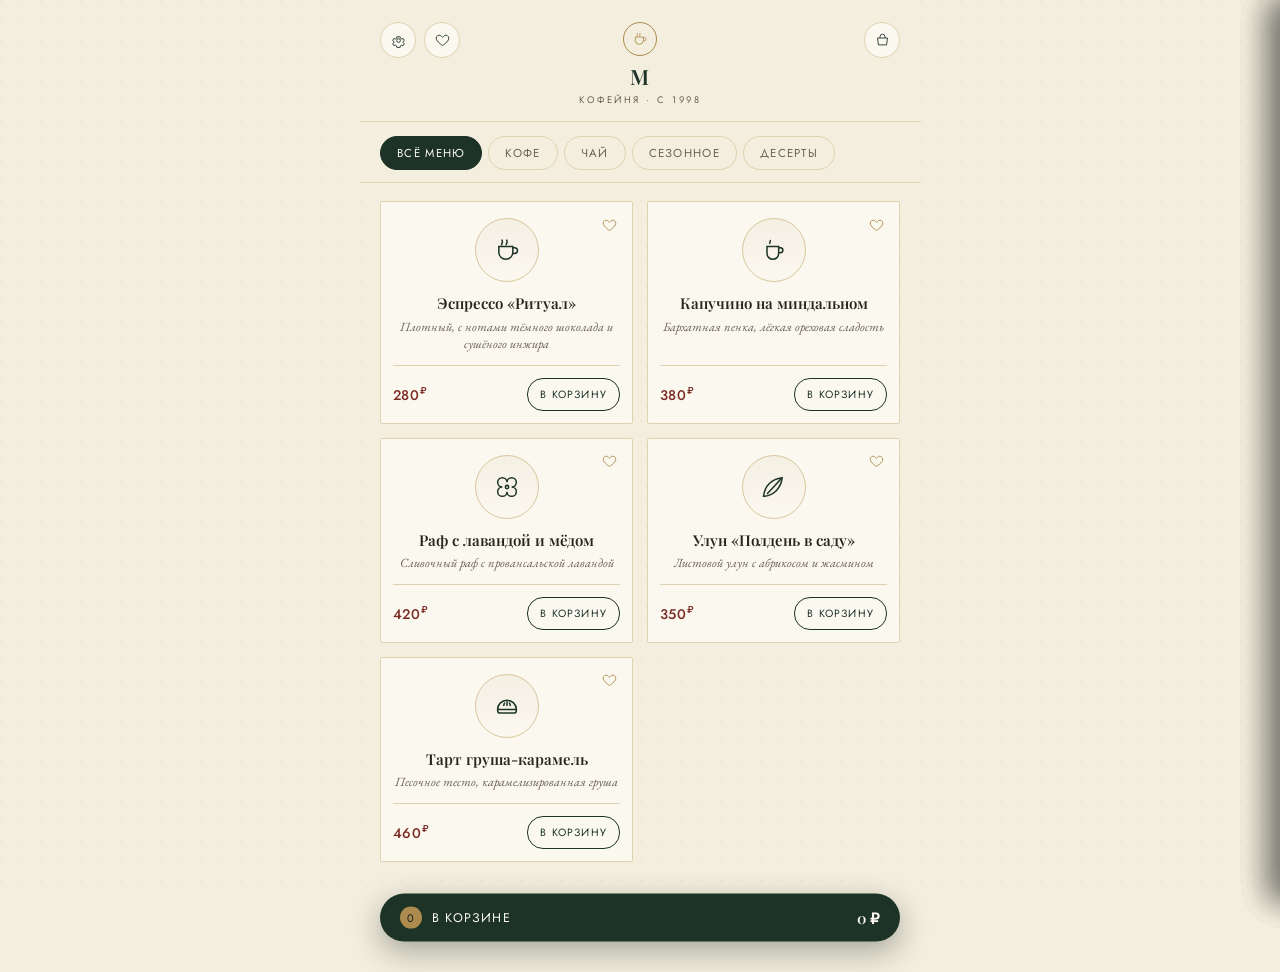
==== commit 56c2dc62: "Update index.html" ====
--- a/index.html
+++ b/index.html
@@ -3,7 +3,7 @@
 <head>
 <meta charset="UTF-8">
 <meta name="viewport" content="width=device-width, initial-scale=1.0, maximum-scale=1.0, user-scalable=no">
-<title>Maison Grain — кофейня</title>
+<title>Zavarnoy — кофейня и кондитерская</title>
 <link rel="preconnect" href="https://fonts.googleapis.com">
 <link href="https://fonts.googleapis.com/css2?family=Playfair+Display:ital,wght@0,500;0,600;0,700;1,500&family=EB+Garamond:ital,wght@0,400;0,500;1,400&family=Jost:wght@400;500;600&display=swap" rel="stylesheet">
 <style>
@@ -603,7 +603,7 @@
         <div class="crest">
           <svg viewBox="0 0 24 24" fill="none" stroke="currentColor" stroke-width="1.3"><path d="M5 9h12v5a6 6 0 0 1-6 6 6 6 0 0 1-6-6V9Z"/><path d="M17 10h1.5a2.5 2.5 0 0 1 0 5H17"/><path d="M8 3c-.5 1 .3 1.5 0 2.5S7 7 7.5 8"/><path d="M12 3c-.5 1 .3 1.5 0 2.5S11 7 11.5 8"/></svg>
         </div>
-        <h1>Maison Grain</h1>
+        <h1>M</h1>
         <p id="brandSub">кофейня &middot; с 1998</p>
       </div>
       <div class="side-icons right">
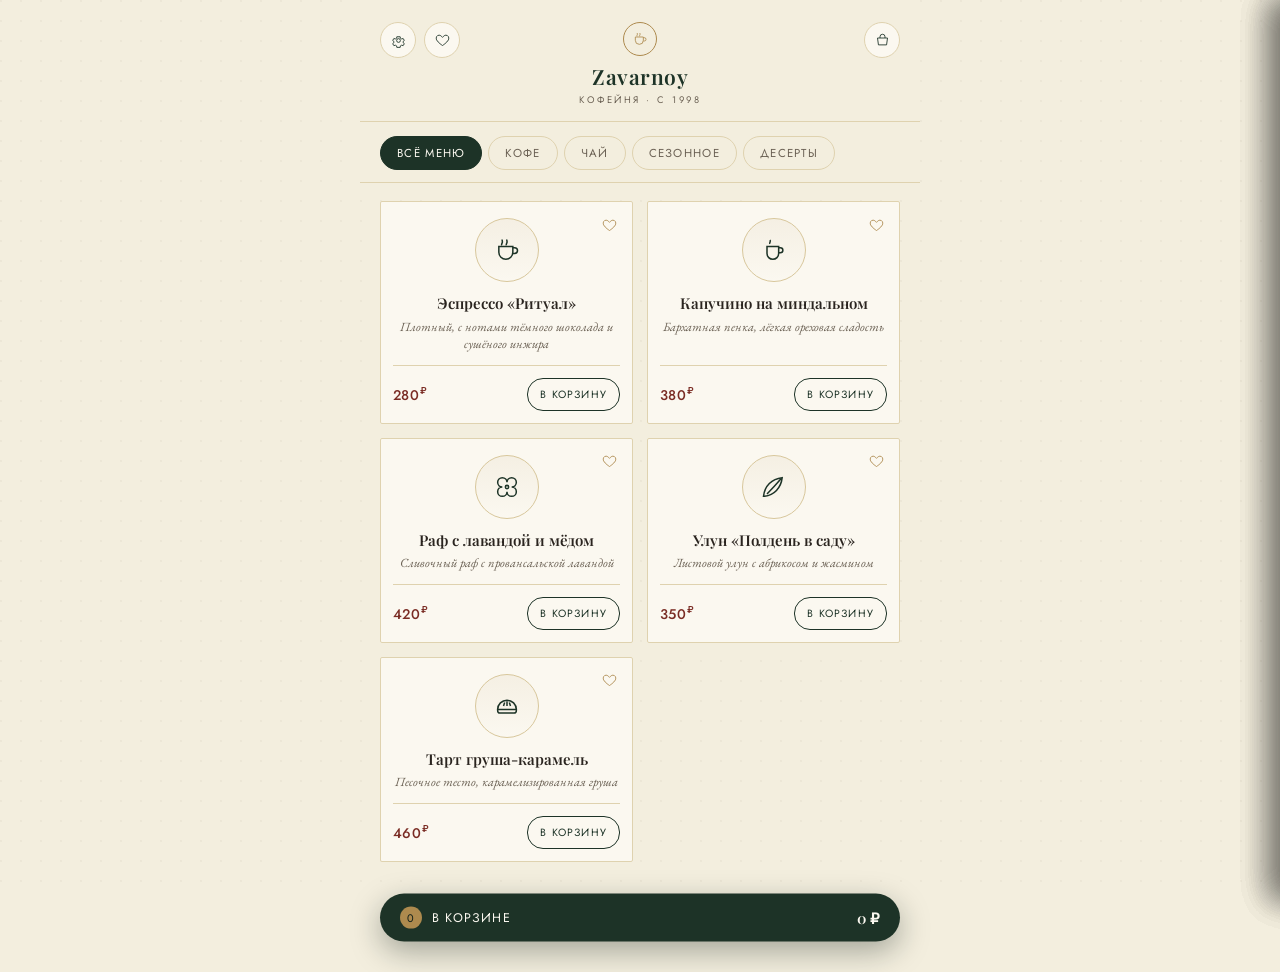
==== commit e40401cf: "Update index.html" ====
--- a/index.html
+++ b/index.html
@@ -603,8 +603,8 @@
         <div class="crest">
           <svg viewBox="0 0 24 24" fill="none" stroke="currentColor" stroke-width="1.3"><path d="M5 9h12v5a6 6 0 0 1-6 6 6 6 0 0 1-6-6V9Z"/><path d="M17 10h1.5a2.5 2.5 0 0 1 0 5H17"/><path d="M8 3c-.5 1 .3 1.5 0 2.5S7 7 7.5 8"/><path d="M12 3c-.5 1 .3 1.5 0 2.5S11 7 11.5 8"/></svg>
         </div>
-        <h1>M</h1>
-        <p id="brandSub">кофейня &middot; с 1998</p>
+        <h1>Zavarnoy</h1>
+        <p id="brandSub">кофейня &middot;</p>
       </div>
       <div class="side-icons right">
         <button class="icon-btn" id="cartBtn" aria-label="Корзина">
